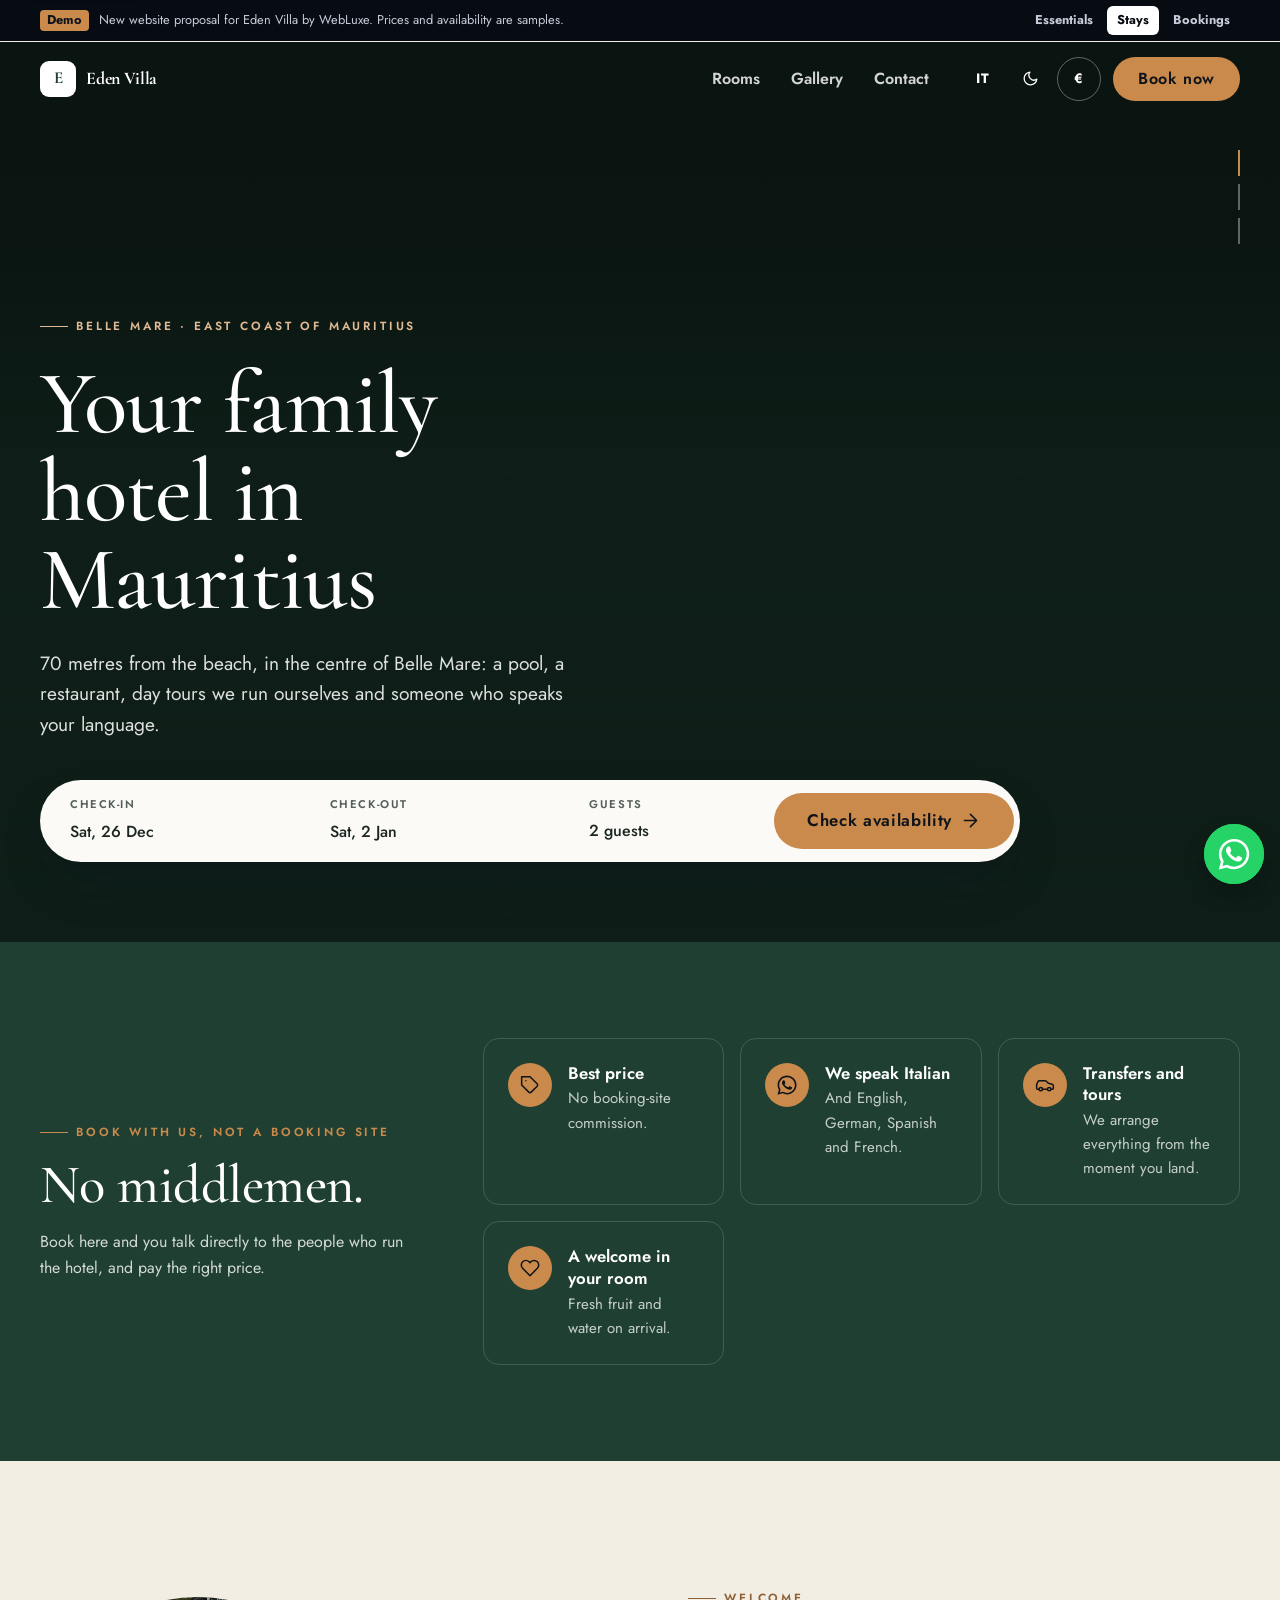
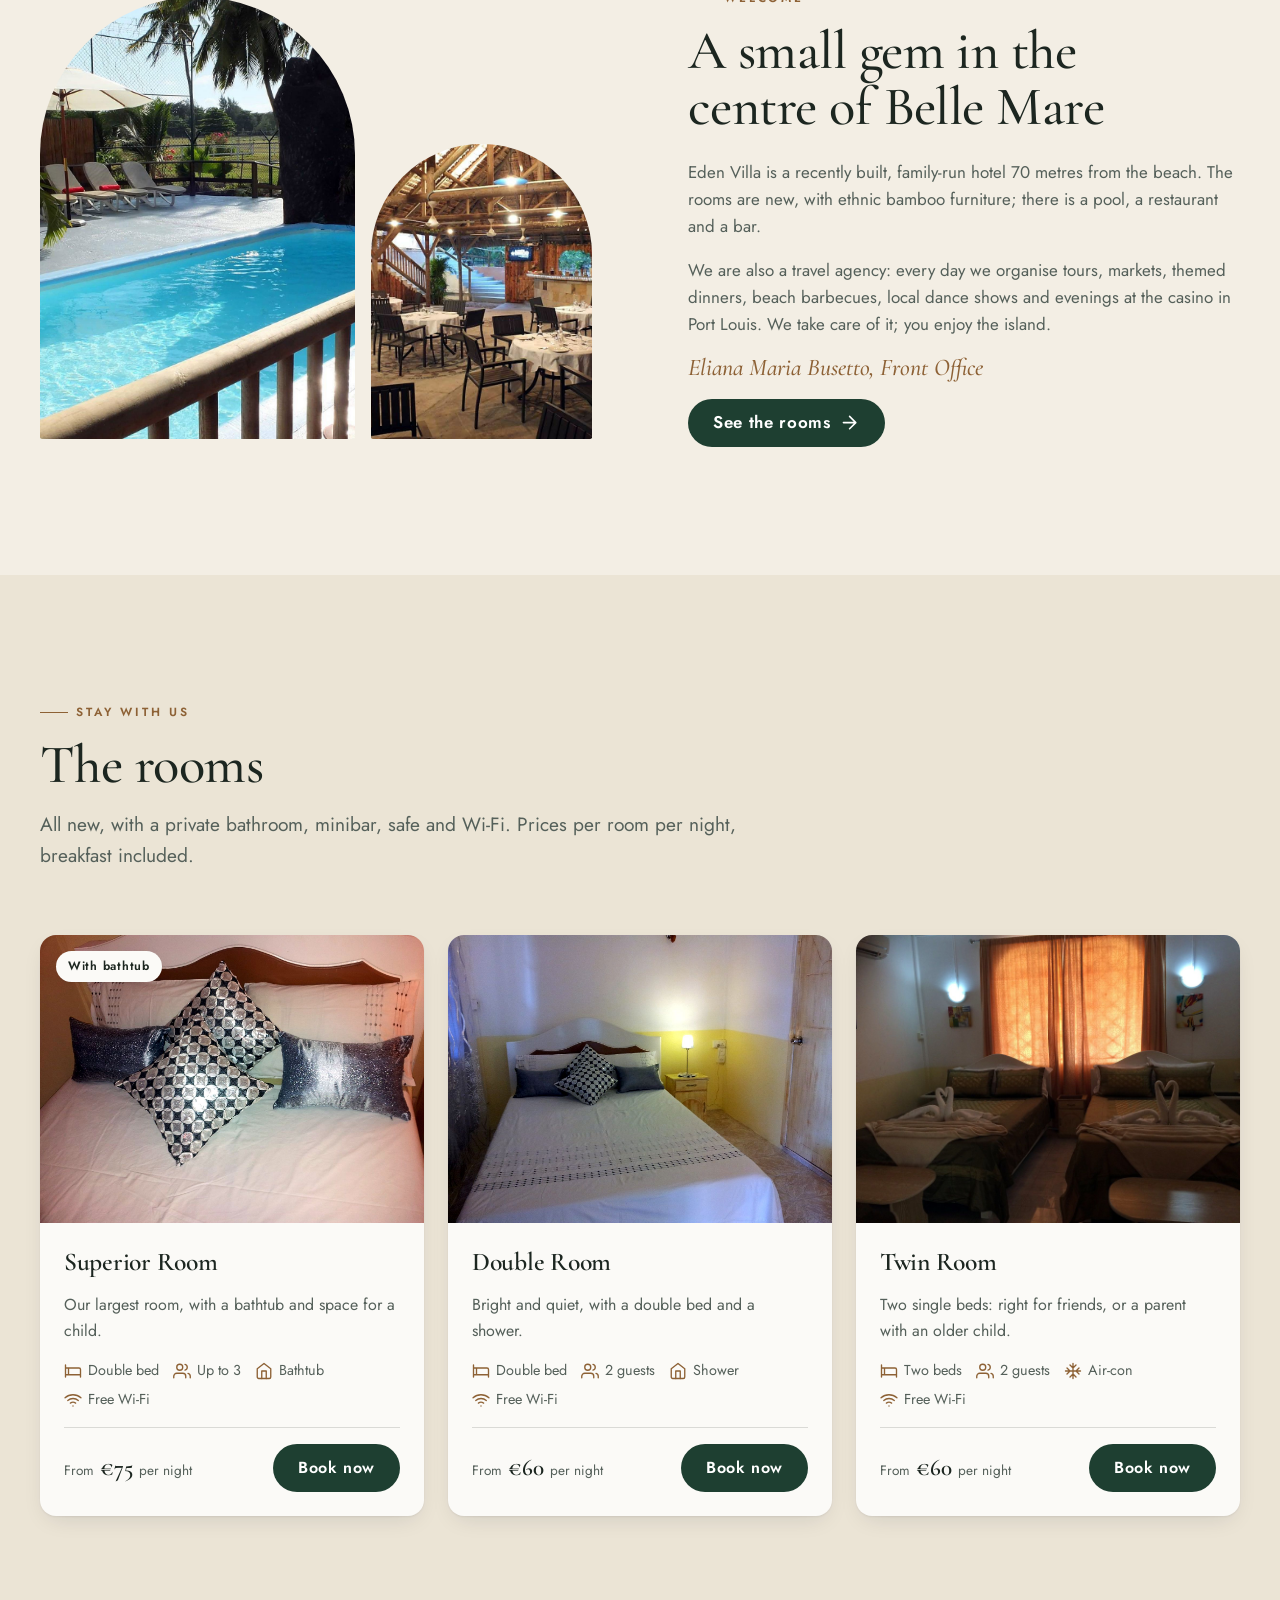
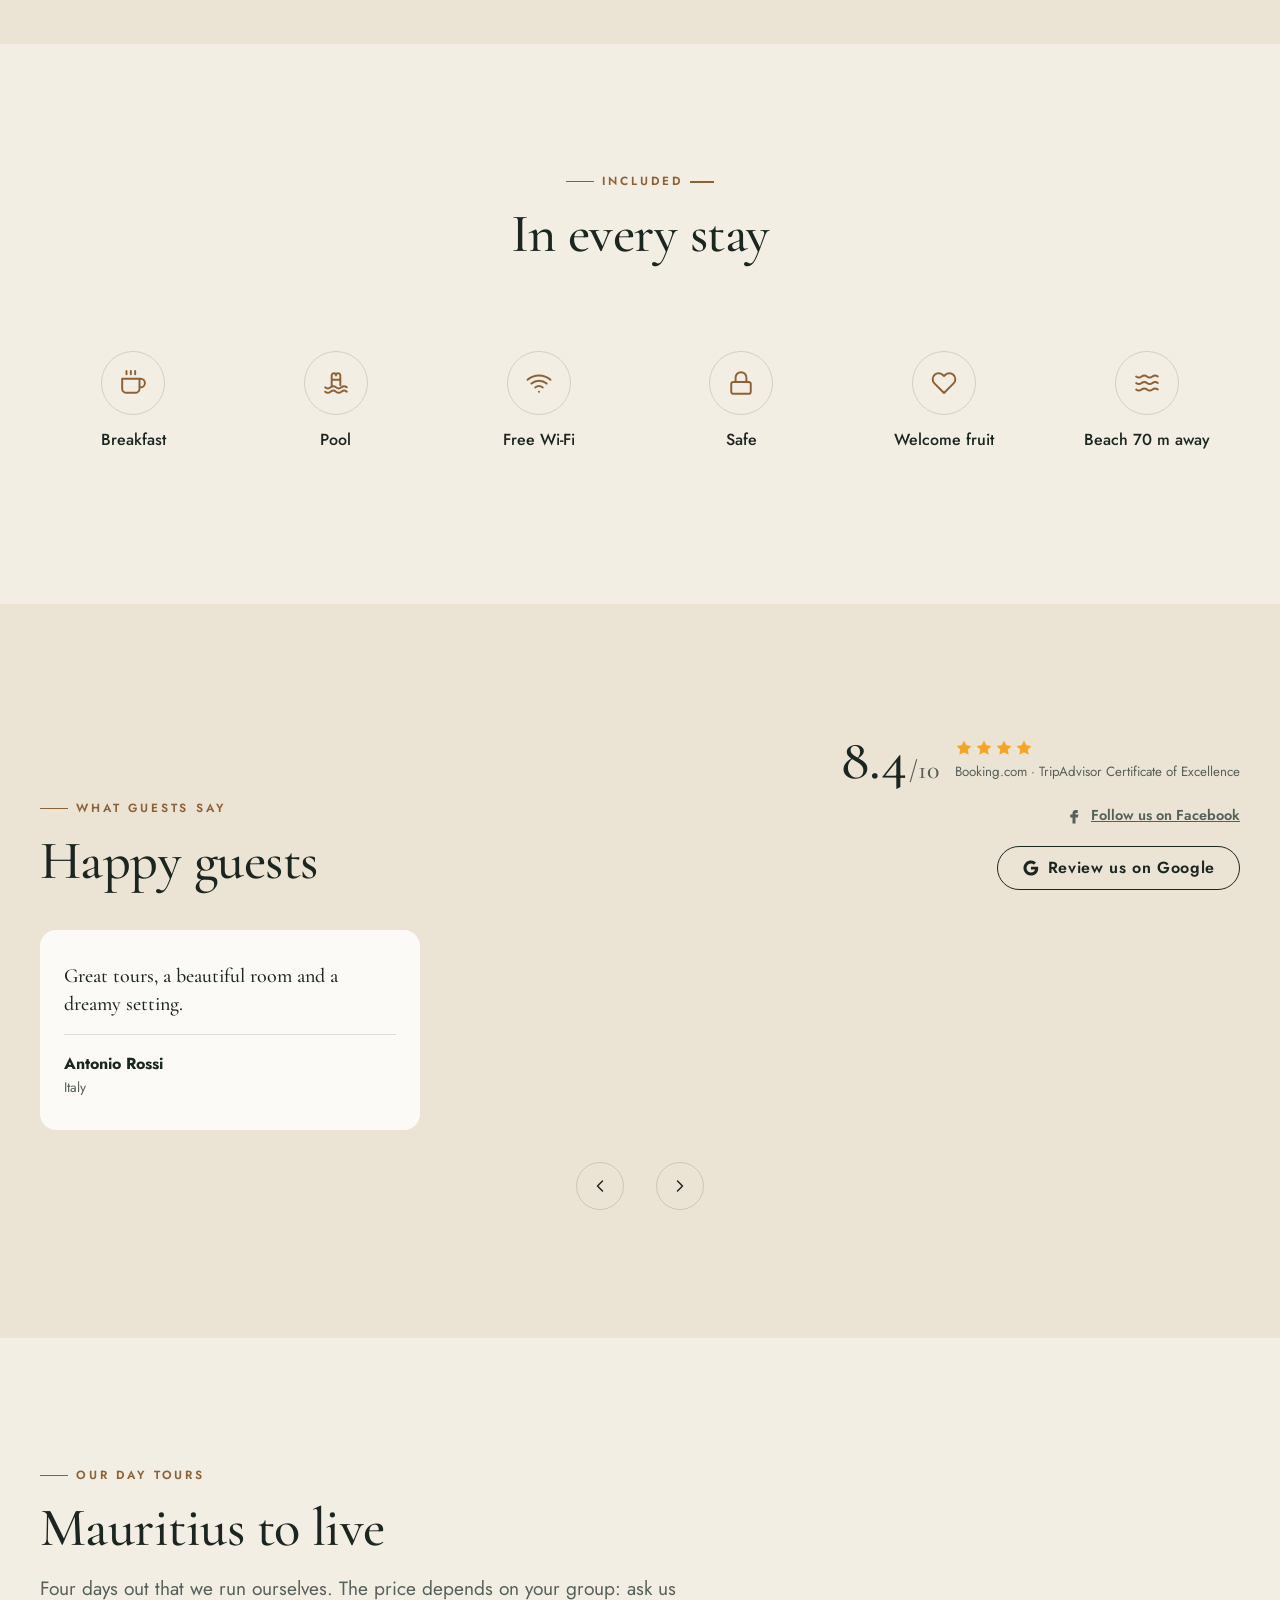
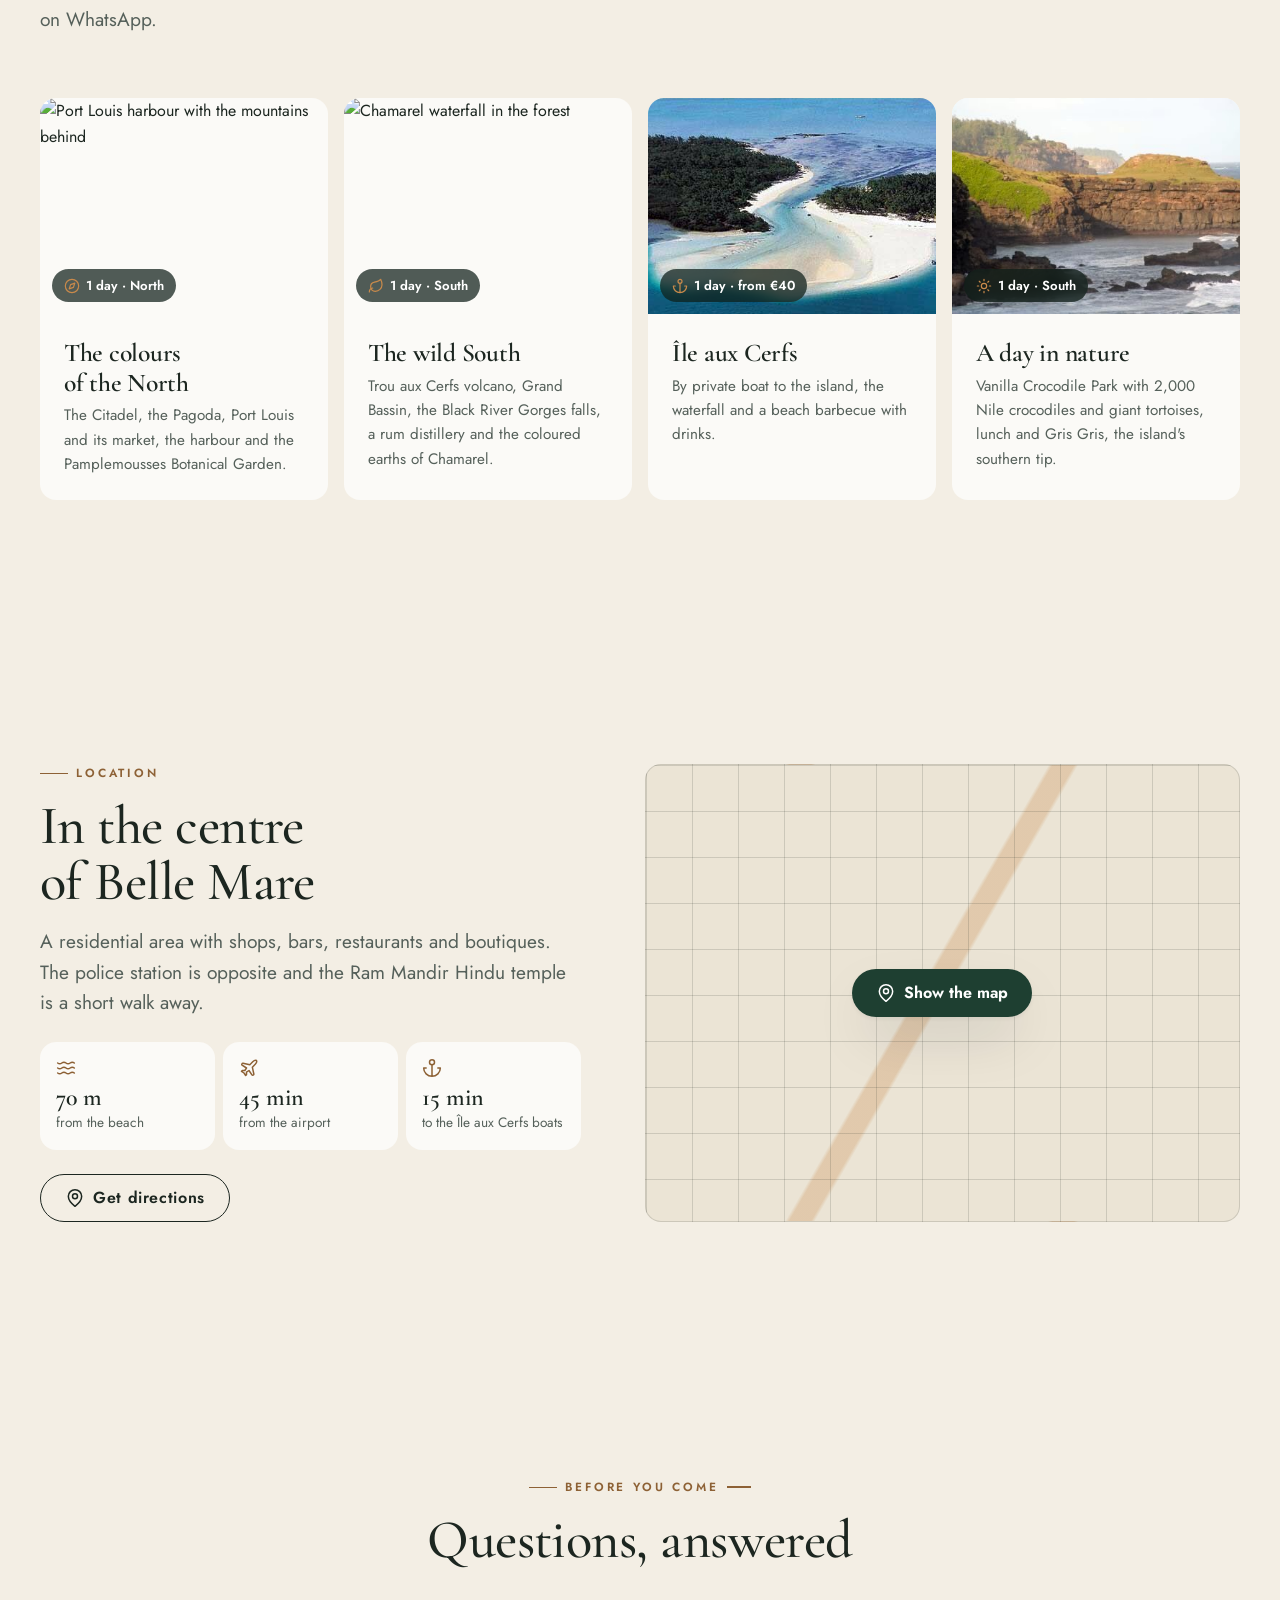
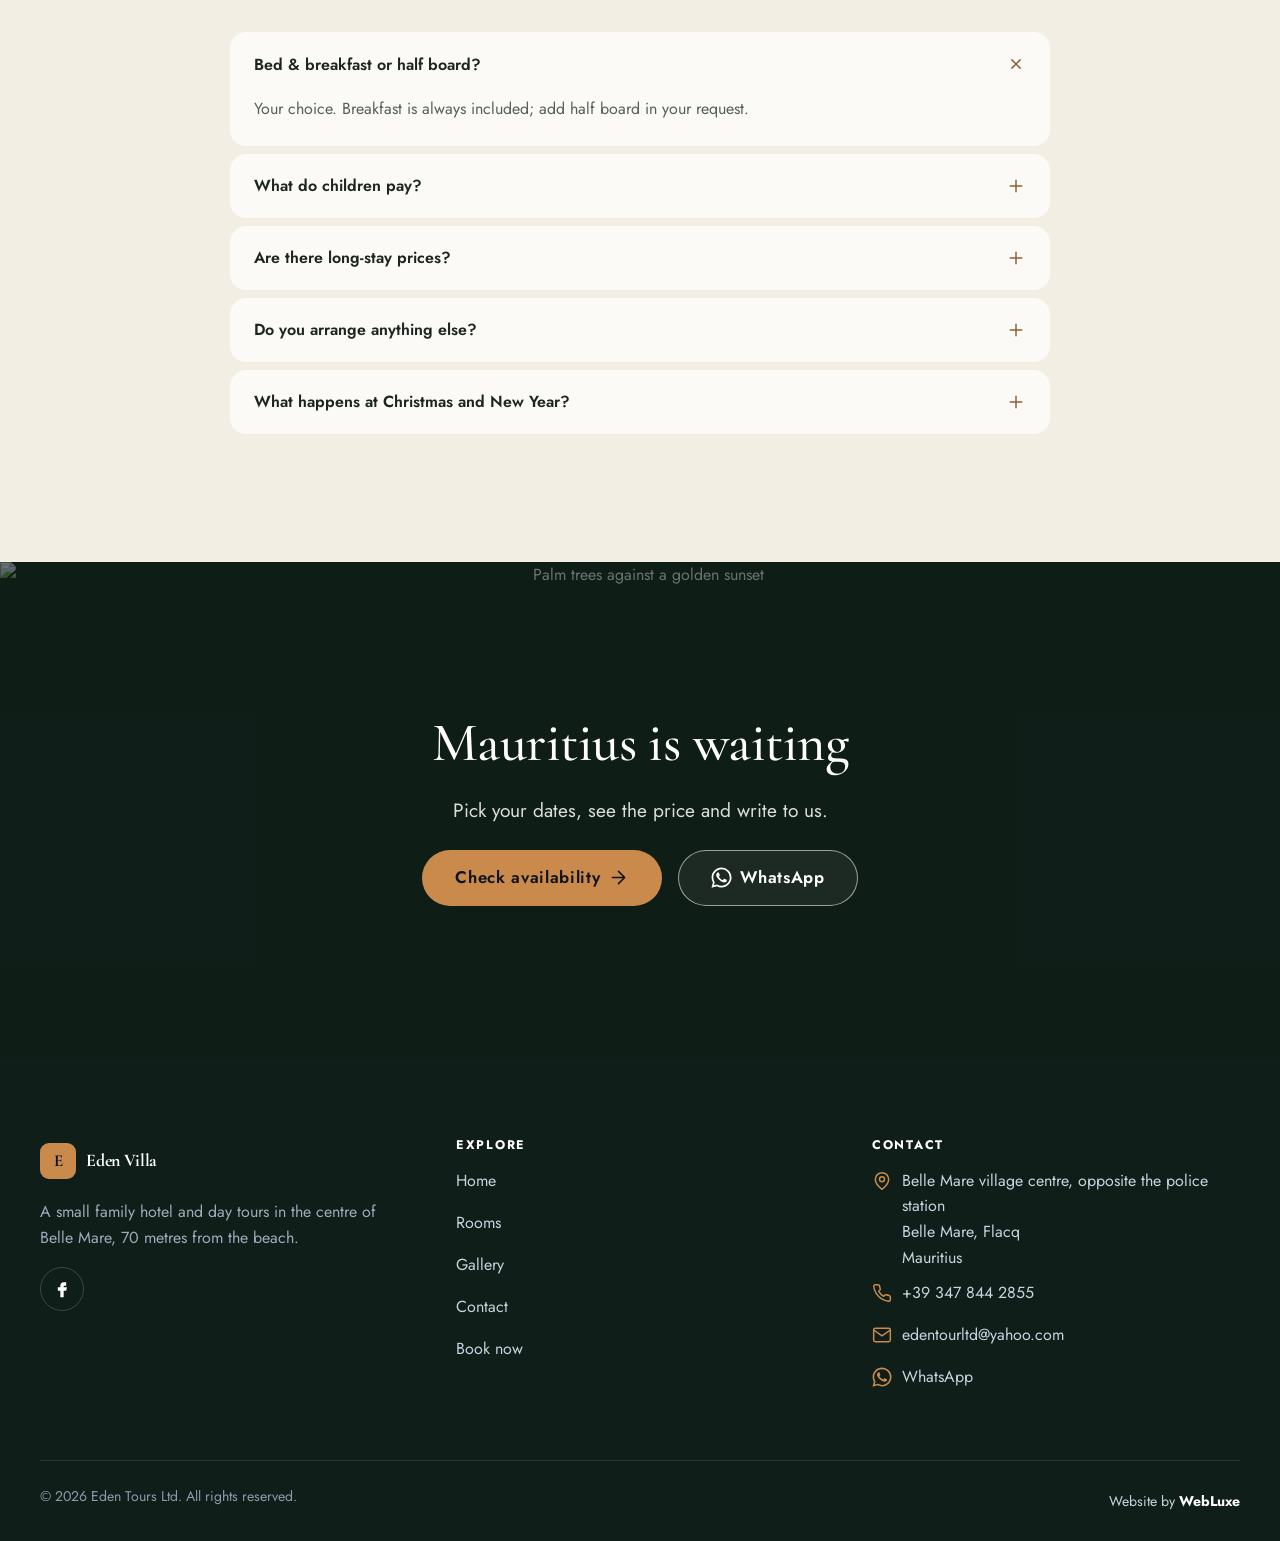
==== index.html @ 3484123c "Eden Villa: Mid tier website with room calendars, inbox and admin panel Co-Authored-By: Claude Opus " ====
<!doctype html>
<html lang="en">
<head>
<meta charset="utf-8">
<meta name="viewport" content="width=device-width, initial-scale=1, viewport-fit=cover">
<!-- Title, description and preview picture come from config.js when the page opens.
     The copies below are what WhatsApp and Facebook show when the link is shared: update them for each client. -->
<title>Eden Villa | Hotel and day tours in Belle Mare, Mauritius</title>
<meta name="description" content="A small family hotel 70 m from Belle Mare beach: pool, restaurant, B&amp;B or half board and day tours. Live prices and availability.">
<meta property="og:type" content="website">
<meta property="og:title" content="Eden Villa | Hotel and day tours in Belle Mare, Mauritius">
<meta property="og:description" content="A small family hotel 70 m from Belle Mare beach: pool, restaurant, B&amp;B or half board and day tours. Live prices and availability.">
<meta property="og:image" content="https://images.unsplash.com/photo-1634972312739-d7237018e06a?auto=format&amp;fit=crop&amp;q=70&amp;w=1200">
<meta name="twitter:card" content="summary_large_image">
<!-- Google Search Console: paste the verification tag Google gives you on the next line (home page only), e.g.
     meta name="google-site-verification" content="abc123..." -->
<link rel="icon" href="assets/favicon.svg" type="image/svg+xml">
<link rel="preconnect" href="https://fonts.googleapis.com">
<link rel="preconnect" href="https://fonts.gstatic.com" crossorigin>
<link rel="preconnect" href="https://images.unsplash.com">
<script>try{if(localStorage.getItem('wl-theme')==='dark')document.documentElement.dataset.theme='dark'}catch(e){}</script>
<!-- Fonts: keep in step with "fonts" in config.js (the site corrects it if they differ). -->
<link id="wl-fonts" rel="stylesheet" href="https://fonts.googleapis.com/css2?family=Cormorant+Garamond:wght@500;600;700&amp;family=Jost:wght@400;500;600&amp;display=swap">
<!-- The first hero photo, fetched early. Update with sections.hero.images in config.js -->
<link rel="preload" as="image" href="https://images.unsplash.com/photo-1634972312739-d7237018e06a?auto=format&amp;fit=crop&amp;q=70&amp;w=1800" fetchpriority="high">
<link rel="stylesheet" href="css/style.css">
<script src="config.js" defer></script>
<script src="data/site.js" defer></script>
<script src="js/main.js" defer></script>
</head>
<body data-page="home">
<div id="app"><noscript><p style="padding:24px;font-family:sans-serif">Please turn on JavaScript to see this website.</p></noscript></div>
</body>
</html>
---- css/style.css ----
/* ==========================================================================
   WebLuxe template: shared styles (header, footer, buttons, forms, motion).
   Colours and fonts come from config.js as CSS variables, so you rarely
   need to edit this file.
   ========================================================================== */
:root {
  /* brand (overwritten from config.js) */
  --primary: #0e2240; --accent: #e8833a; --dark: #0a1426; --light: #f5f7fa;
  --on-primary: #fff; --on-accent: #10141a;
  --font-head: system-ui, sans-serif; --font-body: system-ui, -apple-system, "Segoe UI", Roboto, sans-serif;
  /* surfaces, light theme */
  --bg: #ffffff; --bg-2: var(--light); --card: #ffffff; --text: #18202b; --text-2: #4a5565; --line: color-mix(in srgb, var(--text) 13%, transparent);
  --wa: #25d366; --wa-ink: #05301a; --ok: #12804a; --err: #b42318;
  /* 8px spacing scale */
  --s1: 8px; --s2: 16px; --s3: 24px; --s4: 32px; --s5: 40px; --s6: 48px; --s8: 64px; --s10: 80px; --s12: 96px; --s16: 128px;
  --sec: clamp(var(--s8), 10vw, var(--s16));
  --gut: clamp(var(--s2), 5vw, var(--s5)); --wrap: 1200px;
  --r: 10px; --r-lg: 18px; --r-pill: 999px;
  --shadow: 0 1px 2px rgb(10 20 40 / .06), 0 8px 24px -8px rgb(10 20 40 / .14);
  --shadow-lg: 0 2px 4px rgb(10 20 40 / .05), 0 24px 56px -16px rgb(10 20 40 / .28);
  --ease: cubic-bezier(.2, .7, .2, 1); --ease-out: cubic-bezier(.16, 1, .3, 1);
  --hd-h: 72px;
  color-scheme: light;
}
:root[data-theme="dark"] {
  --bg: color-mix(in srgb, var(--dark) 92%, #000); --bg-2: var(--dark); --card: color-mix(in srgb, var(--dark) 80%, #fff 6%);
  --text: #eef2f7; --text-2: #b4bfcc; --line: rgb(255 255 255 / .12);
  color-scheme: dark;
}

*, *::before, *::after { box-sizing: border-box; }
html { -webkit-text-size-adjust: 100%; text-size-adjust: 100%; scroll-behavior: smooth; scroll-padding-top: calc(var(--hd-h) + var(--s2)); }
body { margin: 0; font: 400 1rem/1.6 var(--font-body); color: var(--text); background: var(--bg); -webkit-font-smoothing: antialiased; overflow-x: clip; transition: background-color .3s, color .3s; }
html.menu-open { overflow: hidden; }
img, svg, video, iframe { display: block; max-width: 100%; }
img { height: auto; }
h1, h2, h3, h4, p, ul, ol, dl, dd, figure, blockquote, table { margin: 0; }
ul, ol { padding: 0; list-style: none; }
a { color: inherit; }
button, input, select, textarea { font: inherit; color: inherit; }
button { cursor: pointer; background: none; border: 0; padding: 0; }
address { font-style: normal; }
[hidden] { display: none !important; }
:focus-visible { outline: 3px solid var(--accent); outline-offset: 3px; border-radius: 4px; }
.sr { position: absolute; width: 1px; height: 1px; overflow: hidden; clip-path: inset(50%); white-space: nowrap; }
.skip { position: fixed; left: var(--s2); top: -60px; z-index: 300; background: var(--bg); color: var(--text); padding: var(--s1) var(--s2); border-radius: var(--r); box-shadow: var(--shadow); transition: top .2s; }
.skip:focus { top: var(--s2); }
.i { width: 1.25em; height: 1.25em; flex: none; fill: none; stroke: currentColor; stroke-width: 1.8; stroke-linecap: round; stroke-linejoin: round; }
#app { min-height: 100vh; }

/* layout and type */
.wrap { width: min(100% - 2 * var(--gut), var(--wrap)); margin-inline: auto; }
.sec { padding-block: var(--sec); }
.sec-alt { background: var(--bg-2); }
.h1, .h2, .h3 { font-family: var(--font-head); color: inherit; text-wrap: balance; }
.h1 { font-size: clamp(2.3rem, 7vw, 4.6rem); line-height: 1.04; font-weight: 700; letter-spacing: -.025em; }
.h2 { font-size: clamp(1.8rem, 4.2vw, 2.9rem); line-height: 1.1; font-weight: 700; letter-spacing: -.02em; }
.h3 { font-size: clamp(1.15rem, 2vw, 1.35rem); line-height: 1.25; font-weight: 650; }
.lead { font-size: clamp(1.05rem, 1.6vw, 1.2rem); color: var(--text-2); max-width: 62ch; text-wrap: pretty; }
.eyebrow { display: inline-flex; align-items: center; gap: var(--s1); font-size: .8rem; font-weight: 700; letter-spacing: .14em; text-transform: uppercase; color: var(--accent-text, var(--accent)); }
.eyebrow::before { content: ""; width: 24px; height: 2px; background: currentColor; }
.sec-head { display: grid; gap: var(--s2); margin-bottom: clamp(var(--s4), 5vw, var(--s8)); max-width: 760px; }
.sec-head.center { text-align: center; justify-items: center; margin-inline: auto; }
.sec-head.center .eyebrow::after { content: ""; width: 24px; height: 2px; background: currentColor; }

/* buttons: 48px tall so they are easy to tap */
.btn { display: inline-flex; align-items: center; justify-content: center; gap: var(--s1); min-height: 48px; padding: 0 var(--s3); border-radius: var(--r); border: 1.5px solid transparent; font-weight: 650; text-decoration: none; white-space: nowrap; transition: transform .2s var(--ease), background-color .2s, color .2s, border-color .2s, box-shadow .2s; }
.btn:active { transform: translateY(1px) scale(.99); }
.btn .i { transition: transform .25s var(--ease); }
.btn:hover .i-go { transform: translateX(4px); }
.btn-lg { min-height: 56px; padding-inline: var(--s4); font-size: 1.05rem; }
.btn-primary { background: var(--primary); color: var(--on-primary); }
.btn-primary:hover { box-shadow: 0 10px 24px -10px var(--primary); transform: translateY(-2px); }
.btn-accent { background: var(--accent); color: var(--on-accent); }
.btn-accent:hover { box-shadow: 0 10px 24px -10px var(--accent); transform: translateY(-2px); }
.btn-line { border-color: currentColor; }
.btn-line:hover { background: var(--text); color: var(--bg); border-color: var(--text); }
.btn-ghost { border-color: rgb(255 255 255 / .55); color: #fff; backdrop-filter: blur(6px); background: rgb(255 255 255 / .06); }
.btn-ghost:hover { background: #fff; color: var(--dark); border-color: #fff; }
.btn-wa { background: var(--wa); color: var(--wa-ink); }
.btn-wa:hover { background: #1fc25c; transform: translateY(-2px); }
.btn[disabled] { opacity: .6; pointer-events: none; }
.btns { display: flex; flex-wrap: wrap; gap: var(--s2); }
.link { display: inline-flex; align-items: center; gap: 6px; font-weight: 650; text-decoration: underline; text-decoration-color: var(--accent); text-decoration-thickness: 2px; text-underline-offset: 5px; }
.link .i { transition: transform .25s var(--ease); }
.link:hover .i { transform: translateX(4px); }

/* demo strip */
.demo-strip { background: #070b12; color: #c5cdd8; font-size: .8rem; line-height: 1.3; display: flex; flex-wrap: wrap; align-items: center; justify-content: space-between; gap: 6px var(--s2); padding: 6px var(--gut); }
.demo-strip p { display: flex; align-items: center; gap: 10px; }
.demo-strip p b { background: var(--accent); color: var(--on-accent); padding: 2px 7px; border-radius: 4px; font-weight: 700; }
.demo-strip nav { display: flex; gap: 4px; }
.demo-strip nav a { display: flex; gap: 6px; padding: 6px 10px; border-radius: 6px; text-decoration: none; color: #c5cdd8; }
.demo-strip nav a[aria-current] { background: #fff; color: #070b12; }
.demo-strip nav a:not([aria-current]) span { display: none; }
@media (min-width: 760px) { .demo-strip nav a span { display: inline !important; opacity: .7; } }

/* header: sticky, and it slims down once you scroll */
.hd { position: sticky; top: 0; z-index: 100; background: color-mix(in srgb, var(--bg) 86%, transparent); backdrop-filter: saturate(1.4) blur(14px); -webkit-backdrop-filter: saturate(1.4) blur(14px); border-bottom: 1px solid transparent; transition: background-color .3s, border-color .3s, box-shadow .3s; }
.hd.is-scrolled { border-color: var(--line); box-shadow: 0 8px 30px -20px rgb(0 0 0 / .4); }
.hd-in { width: min(100% - 2 * var(--gut), var(--wrap)); margin-inline: auto; height: var(--hd-h); display: flex; align-items: center; gap: var(--s3); transition: height .35s var(--ease); }
.hd.is-scrolled .hd-in { height: 60px; }
.logo { display: inline-flex; align-items: center; gap: 10px; text-decoration: none; font-family: var(--font-head); font-weight: 700; font-size: 1.12rem; letter-spacing: -.01em; line-height: 1; min-height: 44px; }
.logo-mark { width: 36px; height: 36px; display: grid; place-items: center; border-radius: 9px; background: var(--primary); color: var(--on-primary); font-size: 1.05rem; transition: transform .4s var(--ease); }
:root[data-theme="dark"] .logo-mark { background: var(--accent); color: var(--on-accent); }
.logo:hover .logo-mark { transform: rotate(-6deg) scale(1.05); }
.logo-img { height: 40px; width: auto; transition: height .35s var(--ease); }
.hd.is-scrolled .logo-img { height: 34px; }
.hd-nav { display: none; margin-left: auto; gap: clamp(var(--s2), 2.4vw, var(--s4)); }
.hd-nav a { position: relative; padding: 10px 0; font-weight: 600; text-decoration: none; color: var(--text-2); transition: color .2s; }
.hd-nav a::after { content: ""; position: absolute; left: 0; right: 0; bottom: 4px; height: 2px; background: var(--accent); transform: scaleX(0); transform-origin: left; transition: transform .3s var(--ease); }
.hd-nav a:hover, .hd-nav a[aria-current] { color: var(--text); }
.hd-nav a:hover::after, .hd-nav a[aria-current]::after { transform: scaleX(1); }
.hd-tools { display: flex; align-items: center; gap: 4px; margin-left: auto; }
.hd-btn { min-width: 44px; height: 44px; display: inline-grid; place-items: center; border-radius: var(--r-pill); font-weight: 700; font-size: .85rem; letter-spacing: .04em; transition: background-color .2s; }
.hd-btn:hover { background: var(--line); }
.hd-theme .i-sun { display: none; }
:root[data-theme="dark"] .hd-theme .i-sun { display: block; }
:root[data-theme="dark"] .hd-theme .i-moon { display: none; }
.hd-cta { display: none; }
.hd-burger { position: relative; }
.hd-burger span { position: absolute; left: 12px; width: 20px; height: 2px; border-radius: 2px; background: currentColor; transition: transform .35s var(--ease), opacity .2s, top .35s var(--ease); }
.hd-burger span:nth-child(1) { top: 15px; } .hd-burger span:nth-child(2) { top: 21px; } .hd-burger span:nth-child(3) { top: 27px; }
.hd-burger[aria-expanded="true"] span:nth-child(1) { top: 21px; transform: rotate(45deg); }
.hd-burger[aria-expanded="true"] span:nth-child(2) { opacity: 0; transform: scaleX(0); }
.hd-burger[aria-expanded="true"] span:nth-child(3) { top: 21px; transform: rotate(-45deg); }
.menu { position: absolute; left: 0; right: 0; top: 100%; background: var(--bg); border-bottom: 1px solid var(--line); box-shadow: 0 30px 40px -30px rgb(0 0 0 / .35); padding: var(--s1) var(--gut) var(--s3); display: grid; gap: var(--s2); max-height: calc(100dvh - var(--hd-h)); overflow: auto;
  clip-path: inset(0 0 100% 0); opacity: 0; visibility: hidden; transition: clip-path .45s var(--ease-out), opacity .3s, visibility 0s .45s; }
.menu.open { clip-path: inset(0); opacity: 1; visibility: visible; transition: clip-path .45s var(--ease-out), opacity .3s; }
.menu nav { display: grid; }
.menu nav a { padding: var(--s2) 0; border-bottom: 1px solid var(--line); font-family: var(--font-head); font-size: 1.35rem; font-weight: 600; text-decoration: none; opacity: 0; transform: translateY(10px); transition: opacity .3s, transform .4s var(--ease); }
.menu.open nav a { opacity: 1; transform: none; }
.menu.open nav a:nth-child(2) { transition-delay: .04s; } .menu.open nav a:nth-child(3) { transition-delay: .08s; } .menu.open nav a:nth-child(4) { transition-delay: .12s; } .menu.open nav a:nth-child(5) { transition-delay: .16s; } .menu.open nav a:nth-child(6) { transition-delay: .2s; } .menu.open nav a:nth-child(7) { transition-delay: .24s; }
.menu nav a[aria-current] { color: var(--accent-text, var(--accent)); }
@media (min-width: 960px) {
  .hd-nav { display: flex; }
  .hd-tools { margin-left: var(--s1); }
  .hd-burger, .menu { display: none; }
  .hd-cta { display: inline-flex; margin-left: var(--s1); min-height: 44px; }
}

/* footer */
.ft { background: var(--dark); color: #c9d2de; padding-top: var(--s10); }
.ft a { text-decoration: none; }
.ft-in { display: grid; grid-template-columns: repeat(auto-fit, minmax(min(100%, 210px), 1fr)); gap: var(--s5) var(--s6); padding-bottom: var(--s8); }
.ft .logo { color: #fff; }
.ft .logo-mark { background: var(--accent); color: var(--on-accent); }
.ft-brand { display: grid; gap: var(--s2); align-content: start; max-width: 340px; }
.ft-brand > p { color: #9eabbb; }
.ft-col { display: grid; gap: 10px; align-content: start; }
.ft-col h2 { font: 700 .78rem/1 var(--font-body); letter-spacing: .14em; text-transform: uppercase; color: #fff; margin-bottom: 6px; }
.ft-col > a, .ft-col address a { display: inline-flex; align-items: flex-start; gap: 10px; min-height: 32px; color: #c9d2de; transition: color .2s; }
.ft-col a:hover { color: #fff; }
.ft-col .i { margin-top: 3px; color: var(--accent); }
.social { display: flex; gap: var(--s1); }
.social a { width: 44px; height: 44px; display: grid; place-items: center; border-radius: 50%; border: 1px solid rgb(255 255 255 / .18); color: #fff; transition: background-color .2s, border-color .2s, transform .2s; }
.social a:hover { background: var(--accent); color: var(--on-accent); border-color: var(--accent); transform: translateY(-2px); }
.hours { width: 100%; border-collapse: collapse; font-variant-numeric: tabular-nums; }
.hours th, .hours td { padding: 8px 0; text-align: left; font-weight: 400; border-bottom: 1px solid var(--line); }
.hours td { text-align: right; white-space: nowrap; }
.hours .is-today th, .hours .is-today td { font-weight: 700; color: var(--text); }
.hours-ft th, .hours-ft td { border-color: rgb(255 255 255 / .1); padding: 6px 0; }
.hours-ft .is-today th, .hours-ft .is-today td { color: #fff; }
.ft-base { display: flex; flex-wrap: wrap; justify-content: space-between; gap: var(--s1) var(--s3); padding-block: var(--s3); border-top: 1px solid rgb(255 255 255 / .1); font-size: .88rem; color: #8e9aab; }
.credit { display: inline-flex; gap: 4px; min-height: 32px; align-items: center; color: #c9d2de; }
.credit b { color: #fff; transition: color .2s; }
.credit:hover b { color: var(--accent); }

/* open now */
.open-badge { display: inline-flex; align-items: center; gap: 10px; font-weight: 650; }
.open-badge span { width: 10px; height: 10px; border-radius: 50%; background: #98a2b3; }
.open-badge.is-open span { background: #22c55e; box-shadow: 0 0 0 0 rgb(34 197 94 / .6); animation: ping 2s infinite; }
@keyframes ping { 70% { box-shadow: 0 0 0 10px rgb(34 197 94 / 0); } 100% { box-shadow: 0 0 0 0 rgb(34 197 94 / 0); } }

/* WhatsApp button, bottom right */
.fab { position: fixed; right: var(--s2); bottom: calc(var(--s2) + env(safe-area-inset-bottom) + var(--fab-lift, 0px)); z-index: 90; width: 60px; height: 60px; border-radius: 50%; background: var(--wa); color: #fff; display: grid; place-items: center; box-shadow: 0 12px 28px -8px rgb(0 0 0 / .45); transition: transform .3s var(--ease), bottom .3s var(--ease); animation: fab-in .6s 1s var(--ease-out) both; }
.fab .i { width: 32px; height: 32px; }
.fab::before { content: ""; position: absolute; inset: 0; border-radius: 50%; border: 2px solid var(--wa); animation: fab-ring 3s 2s infinite; }
.fab:hover { transform: scale(1.06); }
.fab-tip { position: absolute; right: calc(100% + 12px); white-space: nowrap; background: var(--dark); color: #fff; padding: 8px 12px; border-radius: var(--r); font-size: .88rem; font-weight: 600; opacity: 0; transform: translateX(6px); pointer-events: none; transition: opacity .2s, transform .3s var(--ease); }
@media (hover: hover) { .fab:hover .fab-tip { opacity: 1; transform: none; } }
@keyframes fab-in { from { transform: scale(0); } }
@keyframes fab-ring { 0% { transform: scale(1); opacity: .8; } 60%, 100% { transform: scale(1.5); opacity: 0; } }

/* forms */
.form { display: grid; gap: var(--s2); }
.fld { display: grid; gap: 6px; }
.fld .lbl { font-size: .9rem; font-weight: 650; }
.fld .lbl small { font-weight: 400; color: var(--text-2); }
.fld input, .fld select, .fld textarea { width: 100%; min-height: 52px; padding: 12px 14px; border: 1.5px solid var(--line); border-radius: var(--r); background: var(--card); color: var(--text); transition: border-color .2s, box-shadow .2s; }
.fld textarea { min-height: 128px; resize: vertical; }
.fld select { appearance: none; padding-right: 40px; background-image: url("data:image/svg+xml,%3Csvg xmlns='http://www.w3.org/2000/svg' viewBox='0 0 24 24' fill='none' stroke='%23888' stroke-width='2' stroke-linecap='round' stroke-linejoin='round'%3E%3Cpath d='m6 9 6 6 6-6'/%3E%3C/svg%3E"); background-repeat: no-repeat; background-position: right 12px center; background-size: 18px; }
.fld :is(input, select, textarea):hover { border-color: color-mix(in srgb, var(--text) 35%, transparent); }
.fld :is(input, select, textarea):focus { outline: none; border-color: var(--primary); box-shadow: 0 0 0 4px color-mix(in srgb, var(--accent) 28%, transparent); }
:root[data-theme="dark"] .fld :is(input, select, textarea):focus { border-color: var(--accent); }
.fld :is(input, textarea):user-invalid { border-color: var(--err); }
.row-2 { display: grid; gap: var(--s2); }
@media (min-width: 560px) { .row-2 { grid-template-columns: minmax(0, 1fr) minmax(0, 1fr); } }
.form-status { padding: 12px 14px; border-radius: var(--r); font-weight: 600; }
.form-status.ok { background: color-mix(in srgb, var(--ok) 12%, transparent); color: var(--ok); }
.form-status.err { background: color-mix(in srgb, var(--err) 12%, transparent); color: var(--err); }
.form-status.wait { background: var(--bg-2); }
:root[data-theme="dark"] .form-status.ok { color: #6ee7a8; } :root[data-theme="dark"] .form-status.err { color: #fda4a4; }
.form-note { font-size: .86rem; color: var(--text-2); }

/* map: loads only when tapped */
.map { position: relative; width: 100%; min-height: 300px; border-radius: var(--r-lg); overflow: hidden; border: 1px solid var(--line); display: grid; place-items: center;
  background: linear-gradient(var(--line) 1px, transparent 1px) 0 0 / 46px 46px, linear-gradient(90deg, var(--line) 1px, transparent 1px) 0 0 / 46px 46px, linear-gradient(120deg, transparent 47%, color-mix(in srgb, var(--accent) 30%, transparent) 47.5% 50%, transparent 50.5%), var(--bg-2); }
.map iframe { position: absolute; inset: 0; width: 100%; height: 100%; border: 0; }
.map-btn { display: inline-flex; align-items: center; gap: var(--s1); min-height: 48px; padding: 0 var(--s3); border-radius: var(--r-pill); background: var(--primary); color: var(--on-primary); font-weight: 650; box-shadow: var(--shadow-lg); transition: transform .25s var(--ease); }
.map:hover .map-btn { transform: scale(1.04); }

/* dialog */
.dlg { width: min(92vw, 520px); border: 0; padding: 0; border-radius: var(--r-lg); background: var(--card); color: var(--text); box-shadow: var(--shadow-lg); }
.dlg[open] { animation: dlg-in .35s var(--ease-out); }
.dlg::backdrop { background: rgb(6 10 18 / .6); backdrop-filter: blur(4px); }
.dlg-in { position: relative; padding: var(--s4) var(--s3) var(--s3); display: grid; gap: var(--s2); }
.dlg h2 { font: 700 1.35rem/1.2 var(--font-head); padding-right: var(--s5); }
.dlg-x { position: absolute; top: var(--s1); right: var(--s1); width: 44px; height: 44px; display: grid; place-items: center; border-radius: 50%; }
.dlg-x:hover { background: var(--line); }
.dlg-msg { margin: 0; padding: 12px 14px; background: color-mix(in srgb, var(--wa) 14%, var(--card)); border-radius: 4px 14px 14px 14px; font: inherit; white-space: pre-wrap; overflow-wrap: anywhere; max-height: 40vh; overflow: auto; }
.dlg-actions { display: flex; flex-wrap: wrap; gap: var(--s1); justify-content: flex-end; margin-top: var(--s1); }
@keyframes dlg-in { from { opacity: 0; transform: translateY(16px) scale(.98); } }

/* lightbox */
.lb { width: 100vw; height: 100dvh; max-width: none; max-height: none; margin: 0; padding: 0; border: 0; background: rgb(5 7 10 / .97); color: #fff; overflow: hidden; touch-action: pan-y; }
.lb::backdrop { background: #05070a; }
.lb-fig { position: absolute; inset: 56px 0 64px; display: grid; place-items: center; gap: var(--s1); padding: 0 var(--s1); }
.lb-fig img { max-width: 100%; max-height: calc(100dvh - 160px); object-fit: contain; border-radius: 4px; user-select: none; -webkit-user-drag: none; }
.lb-fig img.lb-in { animation: lb-in .45s var(--ease-out); }
.lb-fig figcaption { color: #c9d2de; text-align: center; font-size: .95rem; }
.lb-x, .lb-nav { position: absolute; z-index: 2; width: 48px; height: 48px; display: grid; place-items: center; border-radius: 50%; background: rgb(255 255 255 / .1); color: #fff; transition: background-color .2s; }
.lb-x:hover, .lb-nav:hover { background: rgb(255 255 255 / .22); }
.lb-x { top: var(--s1); right: var(--s1); }
.lb-nav { top: 50%; translate: 0 -50%; }
.lb-prev { left: var(--s1); } .lb-next { right: var(--s1); }
.lb-n { position: absolute; bottom: var(--s2); left: 0; right: 0; text-align: center; font-variant-numeric: tabular-nums; color: #c9d2de; }
@keyframes lb-in { from { opacity: 0; transform: translateX(var(--dx, 0)) scale(.97); } }
@media (max-width: 640px) { .lb-nav { top: auto; bottom: var(--s1); translate: none; } }

/* scroll reveal */
[data-reveal] { opacity: 0; transform: translateY(24px); transition: opacity .7s var(--ease-out), transform .9s var(--ease-out); transition-delay: var(--d, 0s); }
[data-reveal].in { opacity: 1; transform: none; }
[data-reveal="left"] { transform: translateX(-28px); }
[data-reveal="right"] { transform: translateX(28px); }
[data-reveal="zoom"] { transform: scale(.94); }
html:not(.ready) [data-reveal] { transition: none; }

/* stars, rating */
.stars { display: inline-flex; gap: 2px; color: #f5a524; }
.stars .i { width: 18px; height: 18px; }

@media (prefers-reduced-motion: reduce) {
  html { scroll-behavior: auto; }
  *, *::before, *::after { animation-duration: .01ms !important; animation-iteration-count: 1 !important; transition-duration: .01ms !important; }
  [data-reveal] { opacity: 1; transform: none; }
}
@media print { .hd, .fab, .demo-strip, .ft { display: none !important; } }

/* header laid over a photo hero: see-through and white until you scroll */
.hd.hd-over:not(.is-scrolled) { background: transparent; color: #fff; backdrop-filter: none; -webkit-backdrop-filter: none; }
.hd.hd-over:not(.is-scrolled) .hd-nav a { color: rgb(255 255 255 / .82); }
.hd.hd-over:not(.is-scrolled) .hd-nav a:hover, .hd.hd-over:not(.is-scrolled) .hd-nav a[aria-current] { color: #fff; }
.hd.hd-over:not(.is-scrolled) .hd-btn:hover { background: rgb(255 255 255 / .14); }
.hd.hd-over:not(.is-scrolled) .logo-mark { background: #fff; color: var(--primary); }
html.menu-open .hd.hd-over { background: var(--bg); color: var(--text); }
html.menu-open .hd.hd-over .logo-mark { background: var(--primary); color: var(--on-primary); }
.hero-under { margin-top: calc(-1 * var(--hd-h)); }
/* on phones, side-sliding reveals would push the page sideways: slide up instead */
@media (max-width: 759px) { [data-reveal="left"], [data-reveal="right"] { transform: translateY(24px); } }
.stars[role="img"] { vertical-align: middle; }
/* dark mode: the brand's dark colour would vanish on a dark page, so main buttons use the accent */
:root[data-theme="dark"] .btn-primary, :root[data-theme="dark"] .map-btn { background: var(--accent); color: var(--on-accent); }

/* not found (404.html) */
.nf { min-height: 70vh; display: grid; align-items: center; padding-top: calc(var(--sec) + var(--s4)); }
.nf-in { display: grid; gap: var(--s3); justify-items: start; }
.g-review .i { width: 18px; height: 18px; }
/* longer labels (Italian, French) may wrap inside these buttons instead of pushing the page wider */
.g-review { white-space: normal; text-align: center; line-height: 1.25; padding-block: 10px; }

/* ---------- page changes (the look of the cover is set per tier) ---------- */
html.tx-wait body { background: var(--primary); }
.tx { position: fixed; inset: 0; z-index: 400; display: grid; place-items: center; background: var(--primary); color: var(--on-primary); transform: translateY(101%); visibility: hidden; pointer-events: none; }
.tx.is-in { transform: none; visibility: visible; pointer-events: auto; transition: transform .65s cubic-bezier(.7, 0, .3, 1); }
.tx.tx-hold { transition: none !important; }
.tx.is-out { transform: translateY(-101%); visibility: visible; transition: transform .95s cubic-bezier(.7, 0, .2, 1) .12s, visibility 0s 1.1s; }
.tx-body { display: grid; justify-items: center; gap: 14px; text-align: center; padding: 0 24px; }
.tx-mark { width: 56px; height: 56px; display: grid; place-items: center; border-radius: 50%; border: 1px solid currentColor; font: 500 1.6rem/1 var(--font-head); }
.tx-label { font: 500 clamp(1.6rem, 5vw, 2.6rem)/1.1 var(--font-head); letter-spacing: -.01em; }
.tx.is-in .tx-body > * { animation: tx-up .6s .2s var(--ease-out) both; }
.tx.is-in .tx-label { animation-delay: .28s; }
.tx.is-out .tx-body { opacity: 0; transform: translateY(-30px); transition: opacity .35s, transform .5s var(--ease-out); }
@keyframes tx-up { from { opacity: 0; transform: translateY(18px); } }

/* ---------- the opening (scene set per tier) ---------- */
html.intro-on { overflow: hidden; }
html.intro-on body { background: var(--dark); }
html.intro-on .hero-rise, html.intro-on .phead-in > * { animation-play-state: paused !important; }
.opening { position: fixed; inset: 0; z-index: 500; overflow: hidden; background: var(--dark); color: #fff; cursor: pointer; }
.opening-skip { position: absolute; right: 18px; bottom: calc(18px + env(safe-area-inset-bottom)); z-index: 5; min-height: 44px; padding: 0 16px; color: rgb(255 255 255 / .7); font-size: .72rem; font-weight: 600; letter-spacing: .22em; text-transform: uppercase; }
.opening-skip:hover { color: #fff; }
.opening.leave .opening-skip { opacity: 0; }
/* very narrow phones: the header buttons sit closer so a long business name still fits */
@media (max-width: 400px) { .hd-in { gap: 8px; } .hd-tools { gap: 0; } .hd-btn { min-width: 40px; } .logo-name { max-width: 9em; overflow: hidden; text-overflow: ellipsis; white-space: nowrap; } }
/* nothing may ever push the page sideways (moving bands, tilted cards, entrance animations) */
html { overflow-x: clip; }
.ticker { contain: paint; }

/* ---------- availability calendar (shared, added with @uses cal) ---------- */
.cal { --cal-sel: var(--primary); --on-cal-sel: var(--on-primary); display: grid; gap: var(--s2); min-width: 0; }
:root[data-theme="dark"] .cal { --cal-sel: var(--accent); --on-cal-sel: var(--on-accent); }
.cal-top { display: grid; grid-template-columns: 44px 1fr 44px; align-items: center; gap: var(--s1); }
.cal-nav { width: 44px; height: 44px; display: grid; place-items: center; border-radius: 50%; border: 1px solid var(--line); transition: background-color .2s; }
.cal-nav:hover:not([disabled]) { background: var(--bg-2); }
.cal-nav[disabled] { opacity: .3; cursor: default; }
.cal-msg { text-align: center; font-weight: 600; font-size: .95rem; line-height: 1.3; min-height: 2.6em; display: grid; place-items: center; }
.cal-msg.is-err { color: var(--err); }
:root[data-theme="dark"] .cal-msg.is-err { color: #fda4a4; }
.cal-ms { display: grid; gap: var(--s4); grid-template-columns: repeat(auto-fit, minmax(min(100%, 260px), 1fr)); }
.cal-t { text-align: center; font: 600 1.05rem/1.2 var(--font-head); text-transform: capitalize; margin-bottom: var(--s1); }
.cal-g { display: grid; grid-template-columns: repeat(7, minmax(0, 1fr)); gap: 3px 0; }
.cal-w { text-align: center; font-size: .72rem; font-weight: 700; letter-spacing: .06em; text-transform: uppercase; color: var(--text-2); padding-bottom: 6px; }
.cal-d { position: relative; min-height: 44px; display: grid; place-content: center; justify-items: center; gap: 1px; border-radius: 10px; font-weight: 600; font-size: .92rem; font-variant-numeric: tabular-nums; line-height: 1.1; transition: background-color .15s, color .15s; }
.cal-d small { font-size: .62rem; font-weight: 500; color: var(--text-2); letter-spacing: -.01em; }
.cal-d:hover:not([disabled]) { background: color-mix(in srgb, var(--cal-sel) 12%, transparent); }
.cal-d[disabled] { cursor: default; }
.cal-d.is-past { color: color-mix(in srgb, var(--text) 28%, transparent); }
.cal-d.is-taken:not(.is-past) { color: color-mix(in srgb, var(--text) 40%, transparent); background: repeating-linear-gradient(135deg, transparent 0 5px, color-mix(in srgb, var(--text) 7%, transparent) 5px 6px); }
.cal-d.is-taken span { text-decoration: line-through; }
.cal-d.is-today:not(.is-a):not(.is-b) { box-shadow: inset 0 0 0 1.5px color-mix(in srgb, var(--accent) 70%, transparent); }
.cal-d.is-in { background: color-mix(in srgb, var(--cal-sel) 14%, transparent); border-radius: 0; }
.cal-d.is-a, .cal-d.is-b { background: var(--cal-sel); color: var(--on-cal-sel); }
.cal-d.is-a small, .cal-d.is-b small, .cal-d.is-taken.is-b span { color: inherit; opacity: .85; }
.cal-d.is-a { border-radius: 10px 0 0 10px; } .cal-d.is-b { border-radius: 0 10px 10px 0; }
.cal-d.is-a:not(:has(~ .is-b)) { border-radius: 10px; }
.cal-d.is-short:not([disabled]) { color: color-mix(in srgb, var(--text) 45%, transparent); }
.cal-foot { display: flex; flex-wrap: wrap; align-items: center; gap: 6px var(--s3); font-size: .84rem; color: var(--text-2); }
.cal-foot span { display: inline-flex; align-items: center; gap: 8px; }
.cal-foot i { width: 16px; height: 16px; border-radius: 4px; border: 1px solid var(--line); }
.cal-foot .k-taken { background: repeating-linear-gradient(135deg, transparent 0 3px, color-mix(in srgb, var(--text) 25%, transparent) 3px 4px); }
.cal-clear { margin-left: auto; min-height: 36px; font-weight: 650; text-decoration: underline; text-underline-offset: 3px; color: var(--text); }
@media (max-width: 759px) { .cal-more { display: none; } }
@media (max-width: 380px) { .cal-d { min-height: 40px; font-size: .86rem; } .cal-d small { font-size: .56rem; } }
/* the pop-up version */
.pick { width: min(96vw, 760px); max-height: 92dvh; border: 0; padding: 0; border-radius: var(--r-lg); background: var(--card); color: var(--text); box-shadow: var(--shadow-lg); overflow: auto; }
.pick::backdrop { background: rgb(6 10 18 / .6); backdrop-filter: blur(4px); }
.pick[open] { animation: dlg-in .35s var(--ease-out); }
.pick-in { display: grid; gap: var(--s2); padding: var(--s2) var(--s3) var(--s3); }
.pick-head { display: flex; align-items: center; justify-content: space-between; gap: var(--s2); }
.pick-head h2 { font: 600 1.3rem/1.2 var(--font-head); }
.pick-head .dlg-x { position: static; }
.pick-foot { display: flex; justify-content: flex-end; }
.pick-foot .btn[disabled] { opacity: .45; }
@media (max-width: 759px) {
  .pick { width: 100vw; max-width: none; margin: auto 0 0; border-radius: var(--r-lg) var(--r-lg) 0 0; }
  .pick[open] { animation: sheet-up .4s var(--ease-out); }
  .pick-in { padding-bottom: calc(var(--s3) + env(safe-area-inset-bottom)); }
  .pick-foot .btn { width: 100%; }
}
@keyframes sheet-up { from { transform: translateY(100%); } }

/* ==========================================================================
   MID TIER: "Villa Stays". Garden estate: deep palm green, terracotta gold
   and warm sand, an elegant serif, arched photos and a quiet, unhurried pace.
   ========================================================================== */
:root {
  --bg: var(--light); --bg-2: color-mix(in srgb, var(--light) 80%, #cdbb9a); --card: color-mix(in srgb, var(--light) 30%, #fff);
  --text: #1c2620; --text-2: #55605a; --line: color-mix(in srgb, var(--text) 15%, transparent);
  --accent-text: color-mix(in srgb, var(--accent) 70%, #000);
  --r: 8px; --r-lg: 16px; --arch: 999px 999px var(--r-lg) var(--r-lg); --hd-h: 76px;
}
:root[data-theme="dark"] { --bg: #101b16; --bg-2: #0c1611; --card: #16241d; --text: #eef0ea; --text-2: #b2bdb5; --accent-text: #e3a96f; }
.h1, .h2, .h3 { font-weight: 600; letter-spacing: -.01em; }
.h1 { font-size: clamp(2.8rem, 8.5vw, 5.6rem); line-height: .98; font-weight: 500; }
.h2 { font-size: clamp(2.1rem, 5vw, 3.4rem); line-height: 1.02; font-weight: 500; }
.h3 { font-size: clamp(1.35rem, 2.2vw, 1.6rem); line-height: 1.15; }
.eyebrow { font-size: .74rem; letter-spacing: .24em; font-weight: 600; }
.eyebrow::before { width: 28px; height: 1px; }
.btn { border-radius: 999px; letter-spacing: .04em; font-weight: 600; }
.wrap.narrow { width: min(100% - 2 * var(--gut), 820px); }
.hd-cur { min-width: 44px; padding: 0 10px; border: 1px solid var(--line); }
.hd.hd-over:not(.is-scrolled) .hd-cur { border-color: rgb(255 255 255 / .35); }
.cur-seg { display: flex; gap: 4px; padding: 4px; border-radius: 999px; background: var(--bg-2); }
.cur-seg button { flex: 1; min-height: 44px; border-radius: 999px; font-weight: 600; font-size: .9rem; }
.cur-seg button[aria-pressed="true"] { background: var(--primary); color: var(--on-primary); }

/* ---------- hero: photos fade into each other, the search bar sits on top ---------- */
.hero { position: relative; isolation: isolate; overflow: hidden; color: #fff; min-height: min(100svh, 900px); display: grid; align-items: end; padding: calc(var(--hd-h) + var(--s10)) 0 clamp(var(--s6), 8vw, var(--s10)); background: var(--dark); }
.hero-media { position: absolute; inset: -6% 0 0; z-index: -1; will-change: transform; }
.hero-slide { position: absolute; inset: 0; opacity: 0; transition: opacity 1.6s ease; }
.hero-slide.on { opacity: 1; }
.hero-slide img { width: 100%; height: 100%; object-fit: cover; transform: scale(1.08); transition: transform 7s linear; }
.hero-slide.on img { transform: scale(1); }
.hero::after { content: ""; position: absolute; inset: 0; z-index: -1; background: linear-gradient(0deg, color-mix(in srgb, var(--dark) 90%, transparent), color-mix(in srgb, var(--dark) 30%, transparent) 55%, rgb(0 0 0 / .3)); }
.hero-in { display: grid; grid-template-columns: minmax(0, 1fr); gap: var(--s3); justify-items: start; }
.hero .h1 { max-width: 13ch; }
.hero .lead { color: rgb(255 255 255 / .86); max-width: 50ch; }
.hero .eyebrow { color: color-mix(in srgb, var(--accent) 60%, #fff); }
.hero-rise { animation: rise 1s var(--ease-out) both; }
.hero-rise:nth-child(2) { animation-delay: .12s; } .hero-rise:nth-child(3) { animation-delay: .24s; } .hero-rise:nth-child(4) { animation-delay: .38s; }
@keyframes rise { from { opacity: 0; transform: translateY(30px); } }
@media (max-width: 759px) { .hero-dots { display: none !important; } }
.hero-dots { position: absolute; right: var(--gut); top: calc(var(--hd-h) + var(--s4)); display: grid; gap: 8px; }
.hero-dots span { width: 2px; height: 26px; background: rgb(255 255 255 / .35); transition: background-color .4s; }
.hero-dots span.on { background: var(--accent); }
.search > * { min-width: 0; }
.search { width: 100%; display: grid; gap: 4px; padding: 6px; margin-top: var(--s2); background: var(--card); color: var(--text); border-radius: 22px; box-shadow: var(--shadow-lg); }
.sf { display: grid; gap: 2px; padding: 10px 16px; border-radius: 16px; transition: background-color .2s; }
.sf:hover, .sf:focus-within { background: var(--bg-2); }
.sf span { font-size: .7rem; font-weight: 600; letter-spacing: .14em; text-transform: uppercase; color: var(--text-2); }
.sf-btn { text-align: left; color: var(--text); }
.sf-btn b { display: block; min-height: 30px; padding-top: 3px; font-weight: 500; font-size: 1rem; white-space: nowrap; overflow: hidden; text-overflow: ellipsis; }
.sf input, .sf select { border: 0; padding: 0; min-height: 30px; background: transparent; font-weight: 500; font-size: 1rem; color: var(--text); outline: none; width: 100%; appearance: none; }
.search .btn { border-radius: 16px; }
@media (max-width: 859px) { .search { grid-template-columns: minmax(0, 1fr) minmax(0, 1fr); } .search label.sf, .search .btn { grid-column: 1 / -1; } .sf { padding: 8px 12px; } }
@media (min-width: 860px) { .search { grid-template-columns: 1fr 1fr .8fr auto; align-items: center; max-width: 980px; border-radius: 999px; } .sf { border-radius: 999px; padding-inline: 24px; } .search .btn { border-radius: 999px; } }

/* ---------- book direct band ---------- */
.direct { background: var(--primary); color: var(--on-primary); padding-block: clamp(var(--s8), 8vw, var(--s12)); }
:root[data-theme="dark"] .direct { background: color-mix(in srgb, var(--primary) 60%, var(--dark)); }
.direct-in { display: grid; gap: var(--s5); align-items: center; }
.direct .eyebrow { color: var(--accent); }
.direct-copy { display: grid; gap: var(--s2); }
.direct-copy p:last-child { opacity: .8; max-width: 44ch; }
.direct-list { display: grid; grid-template-columns: repeat(auto-fit, minmax(min(100%, 230px), 1fr)); gap: var(--s2); }
.direct-list li { display: flex; gap: var(--s2); padding: var(--s3); border: 1px solid color-mix(in srgb, var(--on-primary) 16%, transparent); border-radius: var(--r-lg); }
.direct-list span { width: 44px; height: 44px; flex: none; display: grid; place-items: center; border-radius: 50%; background: var(--accent); color: var(--on-accent); }
.direct-list h3 { font: 600 1.05rem/1.3 var(--font-body); }
.direct-list p { opacity: .75; font-size: .94rem; margin-top: 2px; }
@media (min-width: 1000px) { .direct-in { grid-template-columns: .8fr 1.6fr; gap: var(--s8); } }

/* ---------- welcome: two arched photos and a signature ---------- */
.welcome-in { display: grid; gap: var(--s8); align-items: center; }
.welcome-pics { position: relative; display: grid; grid-template-columns: 1fr .7fr; gap: var(--s2); align-items: end; }
.wp { overflow: hidden; border-radius: var(--arch); }
.wp img { width: 100%; height: 100%; object-fit: cover; }
.wp1 { aspect-ratio: 3 / 4.2; }
.wp2 { aspect-ratio: 3 / 4; transform: translateY(var(--s6)); }
.welcome-copy { display: grid; gap: var(--s2); }
.welcome-copy .sec-head { margin-bottom: var(--s1); }
.welcome-copy > p { color: var(--text-2); font-size: 1.06rem; max-width: 58ch; }
.welcome-copy .sign { font: italic 500 1.5rem/1.2 var(--font-head); color: var(--accent-text); }
@media (min-width: 960px) { .welcome-in { grid-template-columns: 1fr 1fr; gap: var(--s12); } }

/* ---------- villa cards ---------- */
.vc-grid { display: grid; grid-template-columns: repeat(auto-fill, minmax(min(100%, 320px), 1fr)); gap: var(--s3); }
.vc { display: grid; grid-template-rows: auto 1fr; background: var(--card); border-radius: var(--r-lg); overflow: hidden; box-shadow: var(--shadow); transition: transform .5s var(--ease-out), box-shadow .5s; }
.vc:hover { transform: translateY(-6px); box-shadow: var(--shadow-lg); }
.vc-pic { position: relative; display: block; aspect-ratio: 4 / 3; overflow: hidden; }
.vc-pic img { width: 100%; height: 100%; object-fit: cover; transition: transform 1.2s var(--ease-out); }
.vc:hover .vc-pic img { transform: scale(1.06); }
.badge { position: absolute; left: var(--s2); top: var(--s2); padding: 6px 12px; border-radius: 999px; background: var(--card); color: var(--text); font-size: .76rem; font-weight: 600; letter-spacing: .06em; box-shadow: var(--shadow); }
.badge-inline { position: static; display: inline-block; justify-self: start; background: color-mix(in srgb, var(--accent) 18%, transparent); color: var(--accent-text); box-shadow: none; }
.vc-body { display: grid; gap: var(--s2); align-content: start; padding: var(--s3); }
.vc-body .h3 a { text-decoration: none; }
.vc-body > p { color: var(--text-2); }
.feat { display: flex; flex-wrap: wrap; gap: 6px 14px; font-size: .9rem; color: var(--text-2); }
.feat li { display: inline-flex; align-items: center; gap: 6px; }
.feat .i { width: 18px; height: 18px; color: var(--accent-text); }
.vc-foot { display: flex; flex-wrap: wrap; align-items: center; justify-content: space-between; gap: var(--s2); padding-top: var(--s2); margin-top: auto; border-top: 1px solid var(--line); }
.price { display: flex; flex-wrap: wrap; align-items: baseline; column-gap: 6px; line-height: 1.25; min-width: 0; }
.price span, .price small { color: var(--text-2); font-size: .85rem; }
.price b { font: 600 1.45rem/1 var(--font-head); }

/* ---------- amenities ---------- */
.amen-row { display: grid; grid-template-columns: repeat(auto-fit, minmax(min(46%, 150px), 1fr)); gap: var(--s2); }
.amen-row li { display: grid; justify-items: center; gap: 12px; text-align: center; padding: var(--s3) var(--s1); font-weight: 500; }
.amen-row span { width: 64px; height: 64px; display: grid; place-items: center; border-radius: 50%; border: 1px solid var(--line); color: var(--accent-text); transition: background-color .3s, color .3s, transform .4s var(--ease-out); }
.amen-row li:hover span { background: var(--primary); color: var(--on-primary); transform: translateY(-4px); }
.amen-row .i { width: 26px; height: 26px; }

/* ---------- reviews: a row you can swipe ---------- */
.rev-top { display: grid; gap: var(--s3); align-items: end; margin-bottom: var(--s5); }
.rev-top .sec-head { margin-bottom: 0; }
.rev-side { display: grid; gap: var(--s1); justify-items: start; }
.rev-score { display: flex; align-items: center; gap: var(--s2); }
.rev-score > b { font: 500 3.6rem/1 var(--font-head); }
.rev-score > span { display: grid; gap: 4px; }
.rev-score small { color: var(--text-2); }
.rev-g { margin-top: 4px; min-height: 44px; }
.ci-review { justify-self: start; }
.rev-link { display: inline-flex; align-items: center; gap: 8px; min-height: 36px; font-size: .9rem; font-weight: 600; color: var(--text-2); }
.rev-track { display: grid; grid-auto-flow: column; grid-auto-columns: min(86%, 380px); gap: var(--s2); overflow-x: auto; scroll-snap-type: x mandatory; scrollbar-width: none; padding-bottom: var(--s1); }
.rev-track::-webkit-scrollbar { display: none; }
.rev-card { scroll-snap-align: start; display: grid; gap: var(--s2); align-content: start; padding: var(--s4) var(--s3); background: var(--card); border-radius: var(--r-lg); }
.rev-card blockquote { margin: 0; font: 500 1.25rem/1.4 var(--font-head); }
.rev-by { display: grid; padding-top: var(--s2); border-top: 1px solid var(--line); margin-top: auto; }
.rev-by span { font-size: .86rem; color: var(--text-2); }
.rev-nav { display: flex; align-items: center; justify-content: center; gap: var(--s2); margin-top: var(--s3); }
.rn { width: 48px; height: 48px; display: grid; place-items: center; border-radius: 50%; border: 1px solid var(--line); transition: background-color .2s, color .2s; }
.rn:hover { background: var(--primary); color: var(--on-primary); border-color: var(--primary); }
.dots { display: flex; gap: 6px; }
.dots button { width: 8px; height: 8px; border-radius: 50%; background: var(--line); transition: background-color .3s, width .3s; }
.dots button[aria-current] { background: var(--accent); width: 22px; border-radius: 4px; }
@media (min-width: 900px) { .rev-top { grid-template-columns: 1fr auto; } .rev-side { justify-items: end; } }

/* ---------- location ---------- */
.loc-in { display: grid; gap: var(--s5); align-items: stretch; }
.loc-copy { display: grid; gap: var(--s3); align-content: start; }
.loc-copy .sec-head { margin-bottom: 0; }
.loc-facts { display: grid; grid-template-columns: repeat(3, minmax(0, 1fr)); gap: var(--s1); }
.loc-facts li { display: grid; gap: 2px; padding: var(--s2); border-radius: var(--r-lg); background: var(--card); }
.loc-facts .i { color: var(--accent-text); margin-bottom: 6px; }
.loc-facts b { font: 600 1.5rem/1 var(--font-head); }
.loc-facts span { font-size: .85rem; color: var(--text-2); }
.how-t { margin-top: var(--s1); }
.how { display: grid; gap: var(--s2); }
.how li { display: flex; gap: 12px; color: var(--text-2); }
.how .i { color: var(--accent-text); margin-top: 3px; }
.how b { color: var(--text); }
.loc-map { min-height: 380px; border-radius: var(--r-lg); }
@media (max-width: 520px) { .loc-facts { grid-template-columns: 1fr; } .loc-facts li { grid-template-columns: auto auto 1fr; align-items: center; gap: 10px; } .loc-facts .i { margin: 0; } }
@media (min-width: 960px) { .loc-in { grid-template-columns: 1fr 1.1fr; gap: var(--s8); } }

/* ---------- FAQ ---------- */
.faq-list { display: grid; gap: var(--s1); }
.faq-list details { background: var(--card); border-radius: var(--r-lg); padding: 0 var(--s3); }
.faq-list summary { display: flex; justify-content: space-between; align-items: center; gap: var(--s2); min-height: 64px; cursor: pointer; font-weight: 600; list-style: none; }
.faq-list summary::-webkit-details-marker { display: none; }
.faq-list summary .i { transition: transform .3s var(--ease); color: var(--accent-text); }
.faq-list details[open] summary .i { transform: rotate(45deg); }
.faq-list details p { padding-bottom: var(--s3); color: var(--text-2); }

/* ---------- last call ---------- */
.last { position: relative; isolation: isolate; overflow: hidden; color: #fff; padding-block: clamp(var(--s10), 12vw, 160px); text-align: center; background: var(--dark); }
.last-bg { position: absolute; inset: 0; z-index: -1; }
.last-bg img { width: 100%; height: 100%; object-fit: cover; }
.last-bg::after { content: ""; position: absolute; inset: 0; background: color-mix(in srgb, var(--dark) 62%, transparent); }
.last-in { display: grid; justify-items: center; gap: var(--s3); }
.last .lead { color: rgb(255 255 255 / .85); }
.last .btns { justify-content: center; }

/* ---------- inner page heads ---------- */
.phead { position: relative; isolation: isolate; overflow: hidden; color: #fff; min-height: min(62svh, 540px); display: grid; align-items: end; padding: calc(var(--hd-h) + var(--s8)) 0 var(--s8); background: var(--dark); }
.phead-bg { position: absolute; inset: -6% 0 0; z-index: -1; }
.phead-bg img { width: 100%; height: 100%; object-fit: cover; animation: settle 1.6s var(--ease-out) both; }
.phead-bg::after { content: ""; position: absolute; inset: 0; background: linear-gradient(0deg, color-mix(in srgb, var(--dark) 85%, transparent), color-mix(in srgb, var(--dark) 25%, transparent)); }
.phead-in { display: grid; gap: var(--s2); }
.phead-in > * { animation: rise .9s var(--ease-out) both; }
.phead-in > :nth-child(2) { animation-delay: .1s; } .phead-in > :nth-child(3) { animation-delay: .2s; }
.phead .eyebrow { color: color-mix(in srgb, var(--accent) 60%, #fff); }
.phead .lead { color: rgb(255 255 255 / .85); }
@keyframes settle { from { transform: scale(1.1); } }

/* ---------- one villa ---------- */
.vd-in { display: grid; gap: var(--s5); align-items: start; }
.vd-pics { display: grid; grid-template-columns: 1fr 1fr; gap: var(--s1); }
.vd-pic { position: relative; overflow: hidden; border-radius: var(--r-lg); aspect-ratio: 1; }
.vd-main { grid-column: 1 / -1; aspect-ratio: 4 / 3.2; border-radius: var(--arch); }
.vd-pic img { width: 100%; height: 100%; object-fit: cover; transition: transform 1s var(--ease-out); }
.vd-pic:hover img { transform: scale(1.05); }
.vd-more { position: absolute; inset: 0; display: grid; place-items: center; background: color-mix(in srgb, var(--dark) 55%, transparent); color: #fff; font: 600 2rem/1 var(--font-head); }
.vd-copy { display: grid; gap: var(--s2); }
.vd-p { color: var(--text-2); max-width: 60ch; }
.vd-h { margin-top: var(--s1); }
.ticks { display: grid; grid-template-columns: repeat(auto-fill, minmax(min(100%, 220px), 1fr)); gap: 8px var(--s2); }
.ticks li { display: flex; gap: 8px; }
.ticks .i { color: var(--accent-text); width: 18px; height: 18px; margin-top: 3px; }
.pt-cap { margin-top: var(--s2); font-size: .74rem; font-weight: 600; letter-spacing: .18em; text-transform: uppercase; color: var(--text-2); }
.pt { width: 100%; border-collapse: collapse; background: var(--card); border-radius: var(--r-lg); overflow: hidden; }
.pt th, .pt td { padding: 14px var(--s2); text-align: left; border-bottom: 1px solid var(--line); vertical-align: top; }
.pt tr:last-child > * { border: 0; }
.pt th { font-weight: 600; }
.pt td { text-align: right; white-space: nowrap; }
.pt small { display: block; font-weight: 400; font-size: .84rem; color: var(--text-2); }
.pt td b { font: 600 1.25rem/1.2 var(--font-head); }
@media (min-width: 960px) { .vd-in { grid-template-columns: 1.05fr 1fr; gap: var(--s10); } .vd-pics { position: sticky; top: calc(var(--hd-h) + var(--s3)); } .vd-flip .vd-pics { order: 2; } }

/* policies */
.pol-grid { display: grid; grid-template-columns: repeat(auto-fit, minmax(min(100%, 240px), 1fr)); gap: var(--s2); }
.pol-grid li { display: grid; gap: var(--s1); padding: var(--s3); background: var(--card); border-radius: var(--r-lg); }
.pol-grid span { width: 44px; height: 44px; display: grid; place-items: center; border-radius: 50%; background: color-mix(in srgb, var(--accent) 18%, transparent); color: var(--accent-text); margin-bottom: 4px; }
.pol-grid p { color: var(--text-2); font-size: .95rem; }

/* gallery */
.masonry { columns: 1; column-gap: var(--s2); }
.m-it { display: block; width: 100%; margin-bottom: var(--s2); break-inside: avoid; overflow: hidden; border-radius: var(--r-lg); }
.m-it:nth-child(3n + 1) { border-radius: var(--arch); }
.m-it img { width: 100%; transition: transform 1s var(--ease-out); }
.m-it:hover img { transform: scale(1.04); }
@media (min-width: 600px) { .masonry { columns: 2; } }
@media (min-width: 1000px) { .masonry { columns: 3; } }

/* contact */
.contact-in { display: grid; grid-template-columns: minmax(0, 1fr); gap: var(--s3); align-items: start; }
.contact-in > * { min-width: 0; }
.ci-card, .ci-form { background: var(--card); border-radius: var(--r-lg); padding: clamp(var(--s3), 4vw, var(--s5)); box-shadow: var(--shadow); }
.ci-card { display: grid; gap: var(--s3); }
.ci-fast { display: flex; gap: 10px; padding: 12px 14px; border-radius: var(--r); background: color-mix(in srgb, var(--accent) 14%, transparent); font-weight: 500; }
.ci-fast .i { color: var(--accent-text); margin-top: 3px; }
.ci-list { display: grid; gap: var(--s2); }
.ci-list li { display: grid; grid-template-columns: auto 1fr; gap: var(--s2); align-items: center; }
.ci-list b { display: block; font-size: .74rem; letter-spacing: .12em; text-transform: uppercase; color: var(--text-2); font-weight: 600; }
.ci-list a { font-weight: 600; text-decoration: none; overflow-wrap: anywhere; }
.ci-ic { width: 48px; height: 48px; display: grid; place-items: center; border-radius: 50%; background: color-mix(in srgb, var(--primary) 10%, transparent); color: var(--primary); }
:root[data-theme="dark"] .ci-ic { background: rgb(255 255 255 / .08); color: var(--accent); }
.ci-wa { background: color-mix(in srgb, var(--wa) 16%, transparent) !important; color: #128c4a !important; }
.social-dark a { color: var(--text); border-color: var(--line); }
@media (min-width: 960px) { .contact-in { grid-template-columns: minmax(0, .85fr) minmax(0, 1.15fr); } }

/* ---------- booking page ---------- */
.book-head { padding: calc(var(--s6) + 8px) 0 var(--s3); background: var(--bg-2); }
.book-head .wrap { display: grid; gap: var(--s2); }
.crumb-back { display: inline-flex; align-items: center; gap: 4px; min-height: 40px; font-weight: 600; text-decoration: none; color: var(--text-2); justify-self: start; }
.book { padding-top: var(--s5); }
.book-in { display: grid; gap: var(--s5); align-items: start; }
.bk { display: grid; gap: var(--s4); }
.bk-block { border: 0; margin: 0; padding: var(--s3); display: grid; gap: var(--s2); background: var(--card); border-radius: var(--r-lg); box-shadow: var(--shadow); min-width: 0; }
.bk-block legend { float: left; width: 100%; display: flex; align-items: center; gap: 12px; margin-bottom: var(--s1); }
.bk-block legend span { width: 34px; height: 34px; display: grid; place-items: center; border-radius: 50%; background: var(--primary); color: var(--on-primary); font: 600 1rem/1 var(--font-body); }
:root[data-theme="dark"] .bk-block legend span { background: var(--accent); color: var(--on-accent); }
.vpick { display: grid; gap: var(--s1); }
.vp input { position: absolute; opacity: 0; pointer-events: none; }
.vp-box { display: grid; grid-template-columns: 72px 1fr auto; gap: var(--s2); align-items: center; padding: 8px; padding-right: var(--s2); border: 1.5px solid var(--line); border-radius: var(--r-lg); cursor: pointer; transition: border-color .2s, background-color .2s; }
.vp-box img { width: 72px; height: 60px; object-fit: cover; border-radius: var(--r); }
.vp-box small { display: block; color: var(--text-2); font-size: .86rem; }
.vp-box i { width: 26px; height: 26px; display: grid; place-items: center; border-radius: 50%; border: 1.5px solid var(--line); color: transparent; }
.vp-box i .i { width: 16px; height: 16px; stroke-width: 3; }
.vp input:checked + .vp-box { border-color: var(--primary); background: color-mix(in srgb, var(--primary) 6%, transparent); }
.vp input:checked + .vp-box i { background: var(--primary); border-color: var(--primary); color: var(--on-primary); }
:root[data-theme="dark"] .vp input:checked + .vp-box { border-color: var(--accent); }
:root[data-theme="dark"] .vp input:checked + .vp-box i { background: var(--accent); border-color: var(--accent); color: var(--on-accent); }
.vp input:focus-visible + .vp-box { outline: 3px solid var(--accent); outline-offset: 2px; }
.step { display: grid; grid-template-columns: 52px 1fr 52px; max-width: 220px; border: 1.5px solid var(--line); border-radius: var(--r); overflow: hidden; background: var(--card); }
.step button { display: grid; place-items: center; min-height: 52px; transition: background-color .2s; }
.step button:hover { background: var(--bg-2); }
.step input { border: 0; text-align: center; font-weight: 600; font-size: 1.1rem; background: transparent; min-width: 0; -moz-appearance: textfield; }
.step input::-webkit-inner-spin-button { -webkit-appearance: none; }
.extras { display: grid; gap: var(--s1); }
.xopt input { position: absolute; opacity: 0; pointer-events: none; }
.xo-box { display: grid; grid-template-columns: auto 1fr; gap: 6px var(--s2); align-items: center; padding: 14px var(--s2); border: 1.5px solid var(--line); border-radius: var(--r-lg); cursor: pointer; transition: border-color .2s, background-color .2s; }
.xo-box > .i { width: 26px; height: 26px; color: var(--accent-text); }
.xo-box small { display: block; color: var(--text-2); font-size: .86rem; }
.xo-box em { grid-column: 2; font-style: normal; font-weight: 600; }
.xo-box em small { display: inline; font-weight: 400; }
@media (min-width: 560px) { .xo-box { grid-template-columns: auto 1fr auto; } .xo-box em { grid-column: auto; text-align: right; } }
.xopt input:checked + .xo-box { border-color: var(--primary); background: color-mix(in srgb, var(--primary) 6%, transparent); box-shadow: inset 4px 0 0 var(--accent); }
:root[data-theme="dark"] .xopt input:checked + .xo-box { border-color: var(--accent); }
.xopt input:focus-visible + .xo-box { outline: 3px solid var(--accent); outline-offset: 2px; }
.bk-btns .btn { flex: 1 1 240px; }
.bk .form-note { display: flex; align-items: center; gap: 8px; }
.bk-sum { min-width: 0; }
.sum-card { background: var(--card); border-radius: var(--r-lg); overflow: hidden; box-shadow: var(--shadow-lg); }
.sum-card figure { aspect-ratio: 16 / 9; overflow: hidden; }
.sum-card figure img { width: 100%; height: 100%; object-fit: cover; }
.sum-body { display: grid; gap: 10px; padding: var(--s3); }
.sum-meta { display: flex; align-items: center; gap: 10px; color: var(--text-2); }
.sum-meta .i { color: var(--accent-text); }
.qe-err { display: flex; gap: 8px; padding: 10px 12px; border-radius: var(--r); background: color-mix(in srgb, var(--err) 10%, transparent); color: var(--err); font-weight: 600; font-size: .92rem; }
:root[data-theme="dark"] .qe-err { color: #fda4a4; }
.sum-lines { display: grid; gap: 6px; padding-block: var(--s2); border-block: 1px dashed var(--line); }
.sum-lines p, .sum-total { display: flex; justify-content: space-between; gap: var(--s2); }
.sum-lines p span:first-child { color: var(--text-2); }
.sum-total b { font: 600 1.8rem/1 var(--font-head); }
.sum-total span { font-weight: 600; align-self: end; }
.sum-alt { text-align: right; color: var(--text-2); font-size: .9rem; margin-top: -6px; }
.sum-dep { font-size: .92rem; padding: 10px 12px; border-radius: var(--r); background: color-mix(in srgb, var(--accent) 14%, transparent); }
@media (min-width: 1000px) { .book-in { grid-template-columns: minmax(0, 1fr) 380px; gap: var(--s6); } .bk-sum { position: sticky; top: calc(var(--hd-h) + var(--s3)); } }
.bk-done { padding-block: var(--s10); }
.done-in { display: grid; justify-items: center; text-align: center; gap: var(--s2); }
.done-tick { width: 76px; height: 76px; padding: 18px; border-radius: 50%; background: var(--primary); color: var(--on-primary); stroke-width: 2.6; animation: pop .6s var(--ease-out) both; }
@keyframes pop { from { transform: scale(.4); opacity: 0; } }
.done-card { width: 100%; max-width: 460px; display: grid; gap: 8px; margin-top: var(--s2); padding: var(--s3); background: var(--card); border-radius: var(--r-lg); box-shadow: var(--shadow); text-align: left; }
.next-steps { display: grid; gap: var(--s1); counter-reset: n; text-align: left; max-width: 460px; width: 100%; margin-block: var(--s2); }
.next-steps li { counter-increment: n; display: flex; gap: 12px; align-items: center; }
.next-steps li::before { content: counter(n); width: 30px; height: 30px; flex: none; display: grid; place-items: center; border-radius: 50%; border: 1.5px solid var(--accent); color: var(--accent-text); font-weight: 600; }
.done-in .btns { justify-content: center; }

/* ---------- the sticky "Book now" bar on phones ---------- */
.book-bar, .bk-mbar { position: fixed; left: 0; right: 0; bottom: 0; z-index: 80; display: flex; align-items: center; justify-content: space-between; gap: var(--s2); padding: 10px var(--gut) calc(10px + env(safe-area-inset-bottom)); background: color-mix(in srgb, var(--card) 94%, transparent); backdrop-filter: blur(12px); -webkit-backdrop-filter: blur(12px); border-top: 1px solid var(--line); box-shadow: 0 -10px 30px -18px rgb(0 0 0 / .4); }
.book-bar p, .bk-mbar p { display: grid; line-height: 1.15; }
.book-bar span, .book-bar small, .bk-mbar span { font-size: .78rem; color: var(--text-2); }
.book-bar b, .bk-mbar b { font: 600 1.35rem/1.1 var(--font-head); }
html.has-book-bar, html:has(.bk-mbar) { --fab-lift: 72px; }
html.has-book-bar .ft, html:has(.bk-mbar) .ft { padding-bottom: 76px; }
.book-bar { transform: translateY(110%); transition: transform .4s var(--ease-out); }
html.past-top .book-bar { transform: none; }
@media (min-width: 960px) { .book-bar, .bk-mbar { display: none; } html.has-book-bar, html:has(.bk-mbar) { --fab-lift: 0px; } html.has-book-bar .ft, html:has(.bk-mbar) .ft { padding-bottom: 0; } }

/* ---------- long stays, calendars, nearby ---------- */
.ls-note { display: flex; align-items: center; gap: 10px; padding: 12px 14px; border-radius: var(--r); background: color-mix(in srgb, var(--accent) 14%, transparent); font-weight: 500; font-size: .95rem; }
.ls-note .i { color: var(--accent-text); flex: none; }
.vd-cal { display: grid; gap: var(--s1); padding: var(--s3); background: var(--card); border-radius: var(--r-lg); }
.vd-cal .vd-h { margin-top: 0; }
.bk-cal { padding: var(--s2); border: 1.5px solid var(--line); border-radius: var(--r-lg); }
.sum-lines p.is-save span { color: var(--ok); font-weight: 600; }
:root[data-theme="dark"] .sum-lines p.is-save span { color: #6ee7a8; }
.sum-tip { display: flex; gap: 8px; align-items: center; font-size: .9rem; color: var(--text-2); }
.sum-tip .i { color: var(--accent-text); flex: none; }
.near-grid { display: grid; grid-auto-flow: column; grid-auto-columns: min(80%, 300px); gap: var(--s2); overflow-x: auto; scroll-snap-type: x mandatory; scrollbar-width: none; padding-bottom: var(--s1); }
.near-grid::-webkit-scrollbar { display: none; }
.near-card { scroll-snap-align: start; display: grid; grid-template-rows: auto 1fr; background: var(--card); border-radius: var(--r-lg); overflow: hidden; }
.near-card figure { position: relative; aspect-ratio: 4 / 3; overflow: hidden; }
.near-card img { width: 100%; height: 100%; object-fit: cover; transition: transform 1s var(--ease-out); }
.near-card:hover img { transform: scale(1.05); }
.near-d { position: absolute; left: 12px; bottom: 12px; display: inline-flex; align-items: center; gap: 6px; padding: 6px 12px; border-radius: 999px; background: color-mix(in srgb, var(--dark) 72%, transparent); color: #fff; font-size: .82rem; font-weight: 600; backdrop-filter: blur(6px); -webkit-backdrop-filter: blur(6px); }
.near-d .i { width: 16px; height: 16px; color: var(--accent); }
.near-card > div { display: grid; gap: 6px; align-content: start; padding: var(--s3); }
.near-card p { color: var(--text-2); font-size: .95rem; }
@media (min-width: 1000px) { .near-grid { grid-auto-flow: row; grid-template-columns: repeat(4, minmax(0, 1fr)); overflow: visible; } }

/* ---------- phones: WhatsApp lives in the bottom bar, never floating over the page ---------- */
.bar-go { display: flex; align-items: center; gap: var(--s1); flex: none; }
.bar-wa { width: 48px; height: 48px; display: grid; place-items: center; border-radius: 50%; background: var(--wa); color: #fff; }
.bar-wa .i { width: 26px; height: 26px; }
.book-bar p { min-width: 0; }
.book-bar b, .book-bar small { white-space: nowrap; }
@media (max-width: 959px) { .fab { display: none; } }
@media (max-width: 359px) { .book-bar small { display: none; } }

/* score out of 10 */
.rev-score > b i { font-style: normal; font-size: .45em; opacity: .7; margin-left: 2px; }
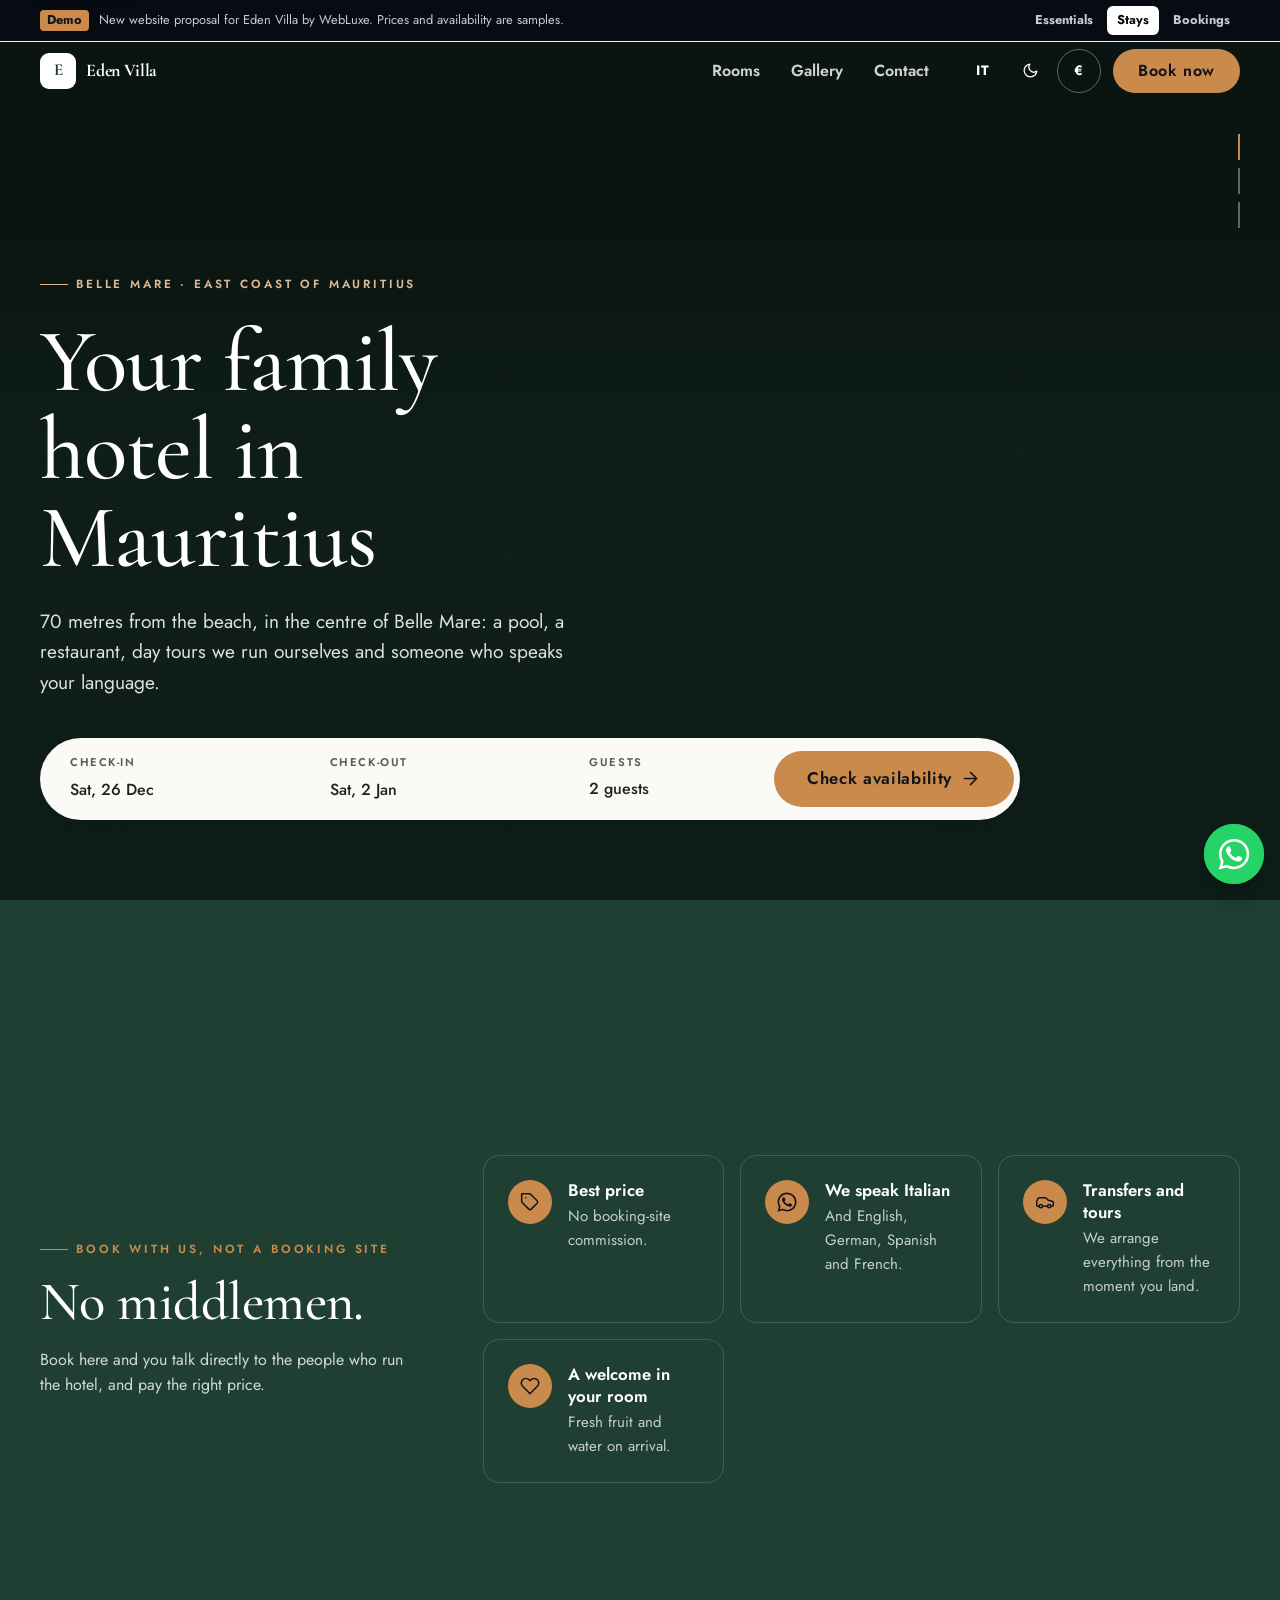
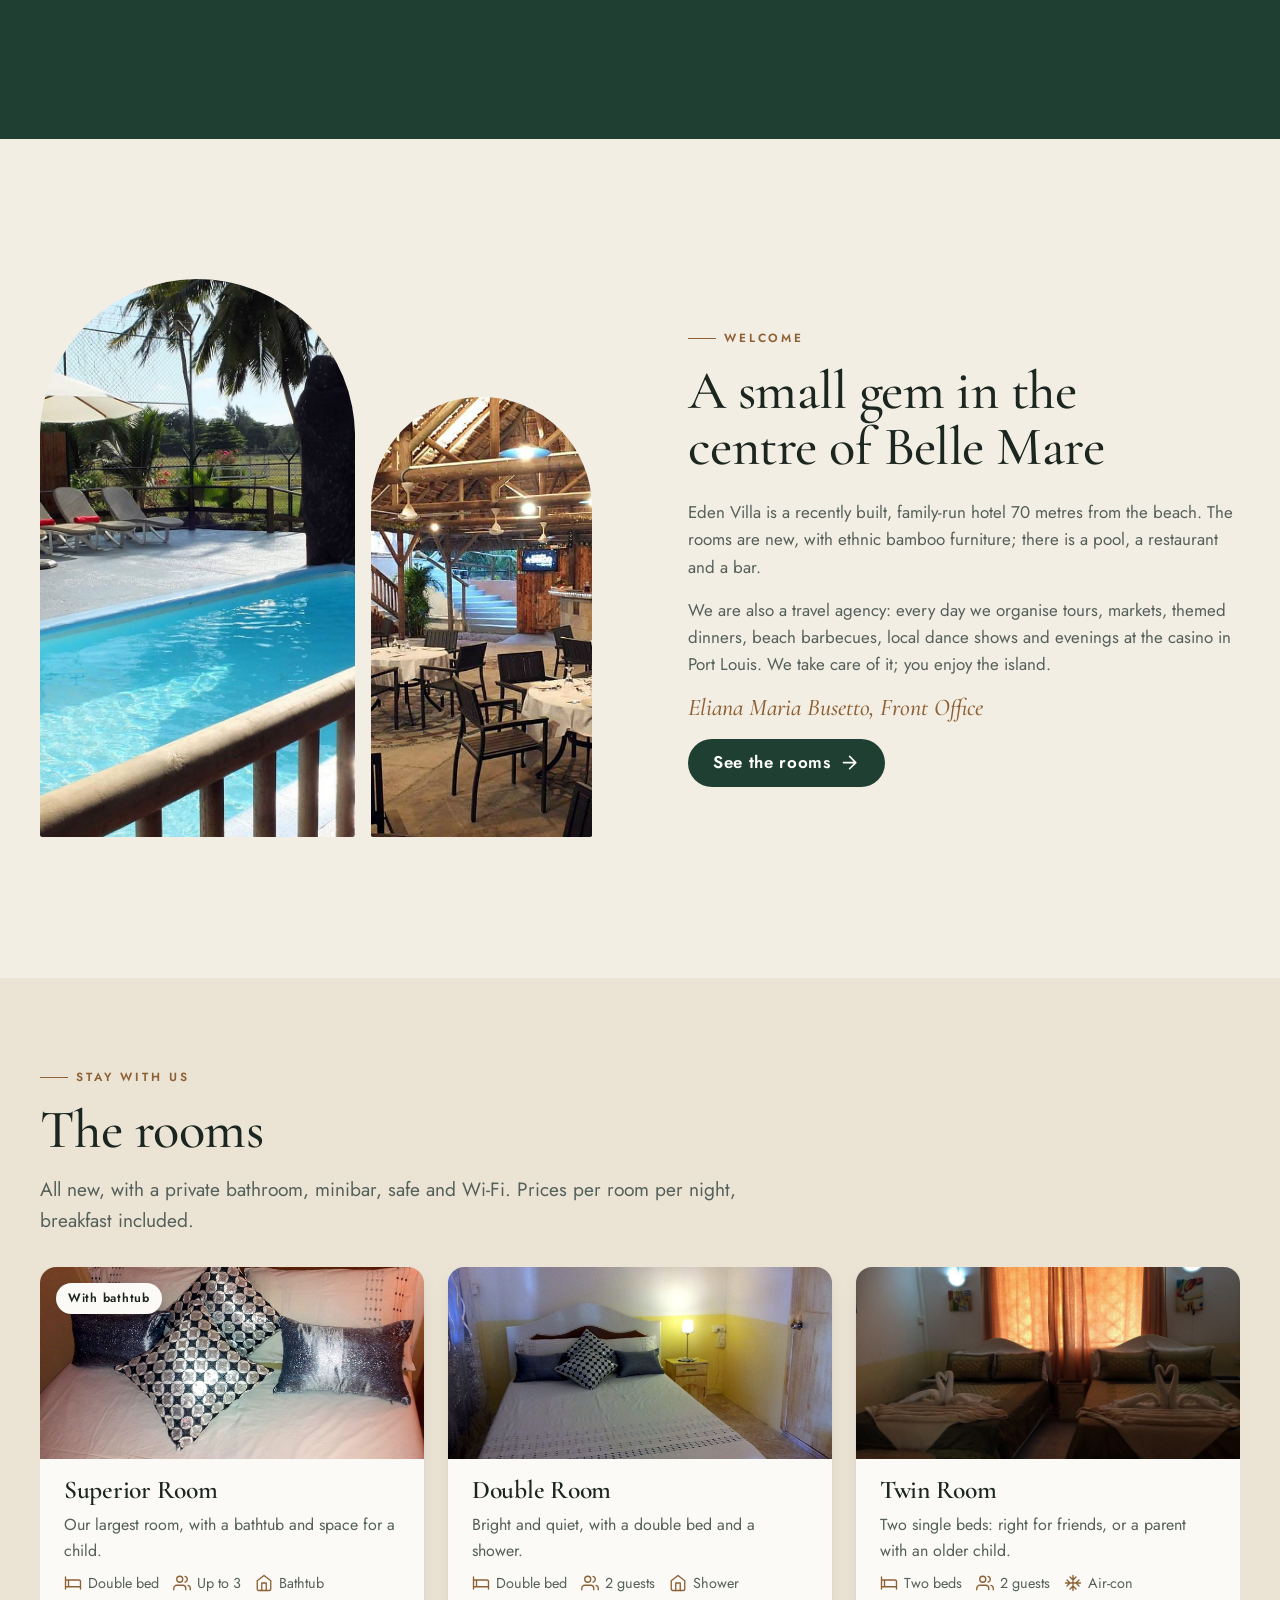
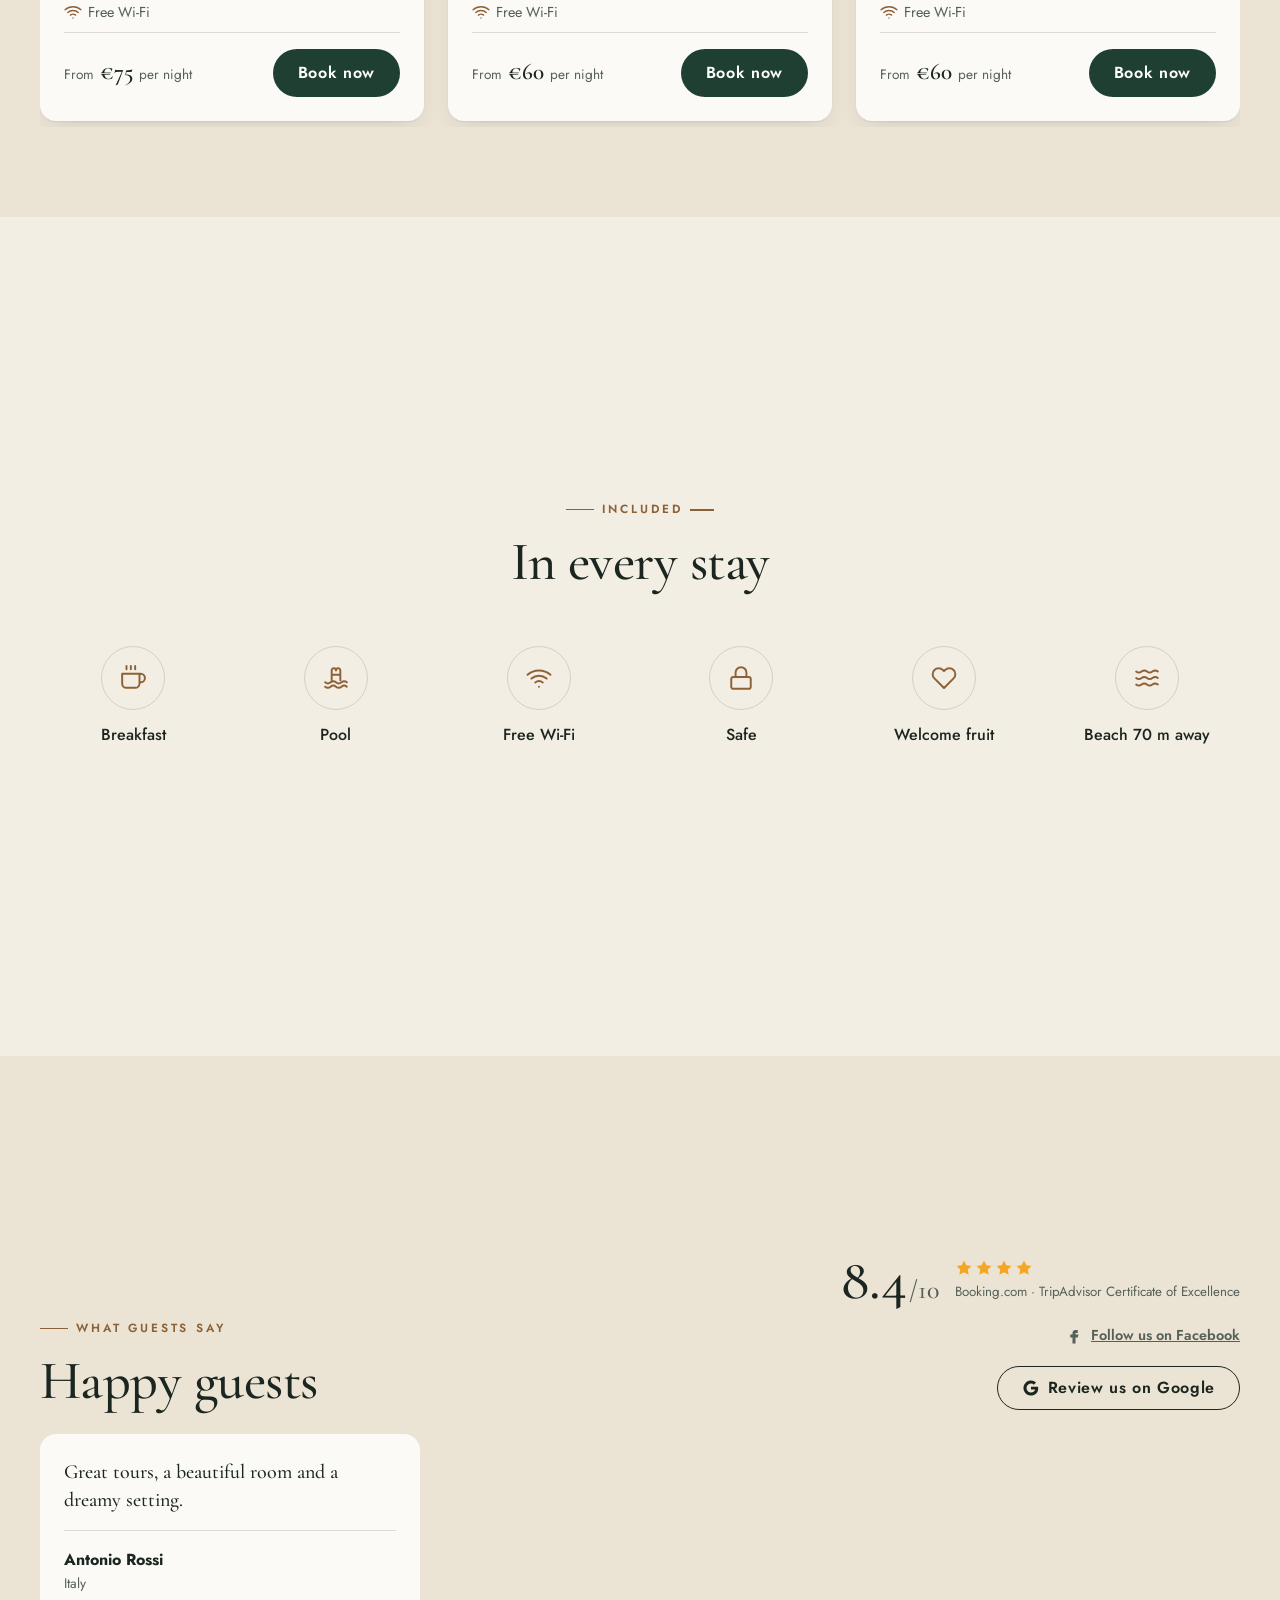
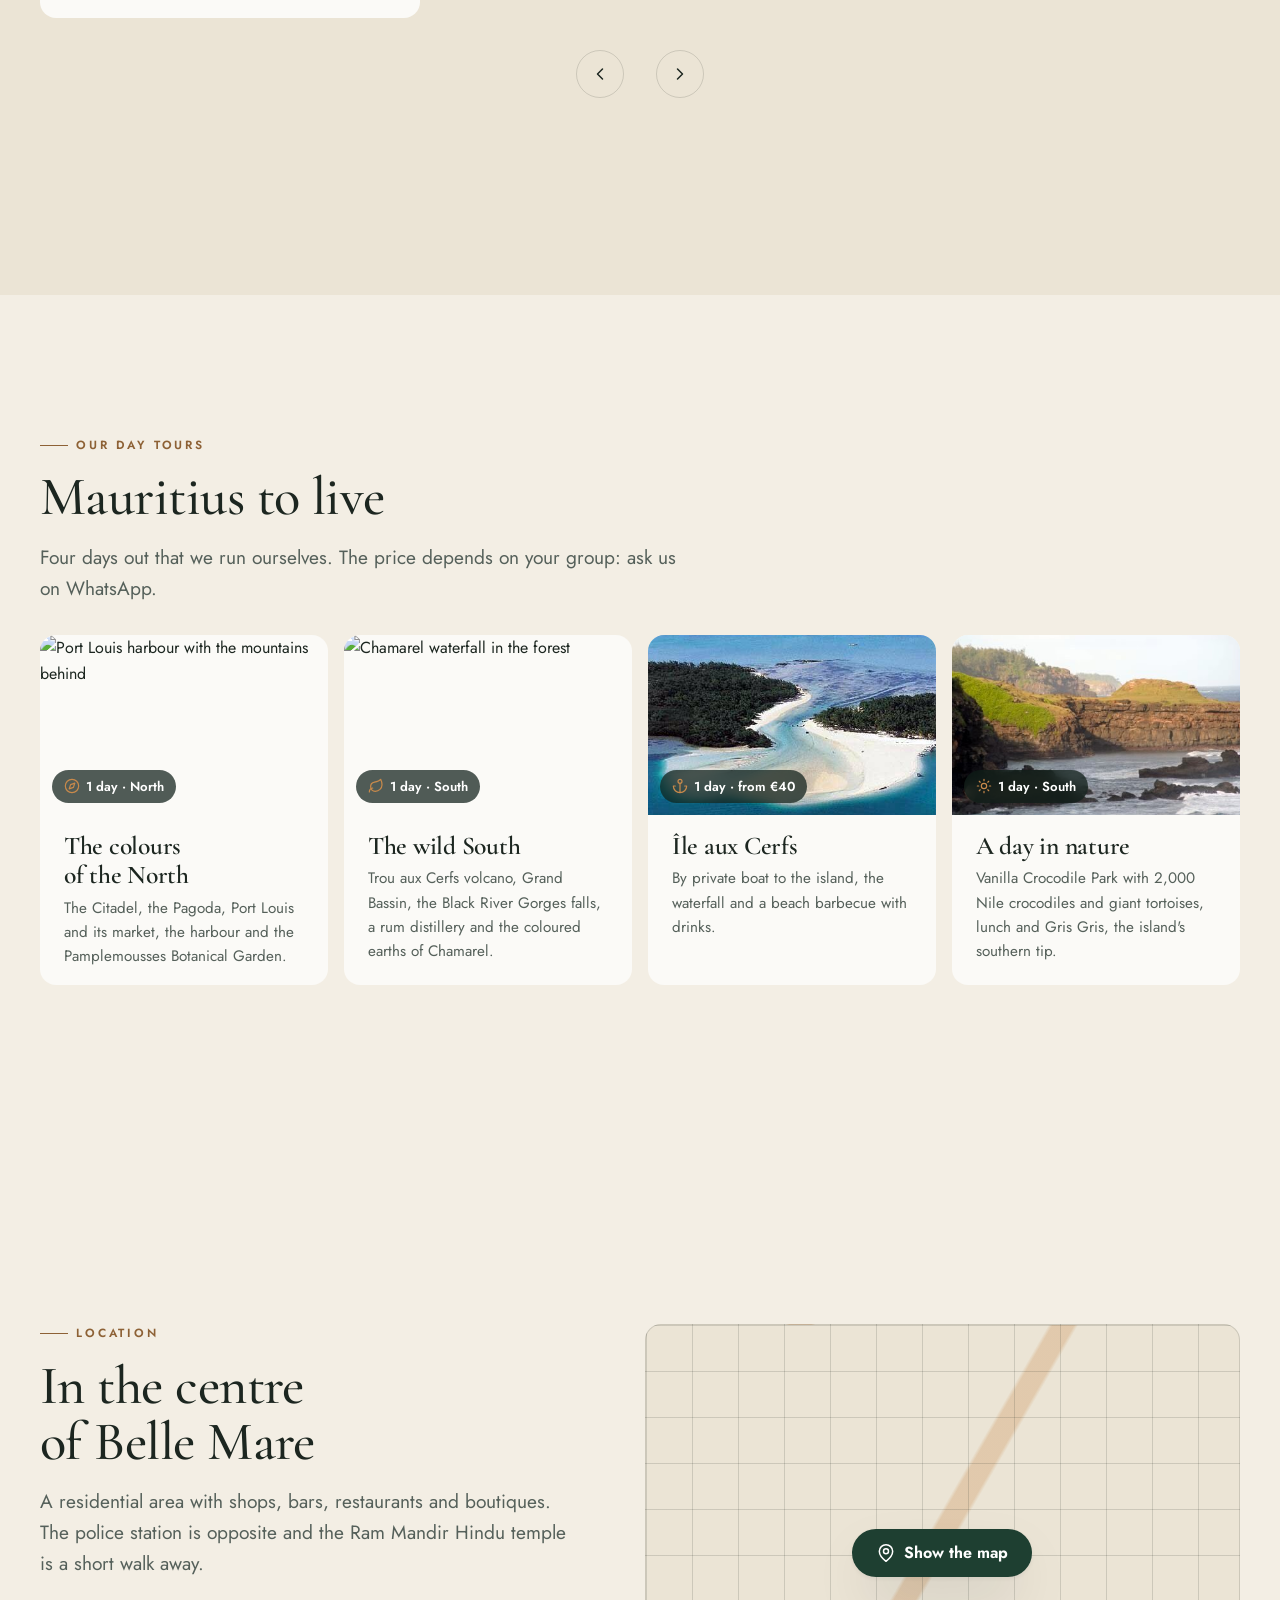
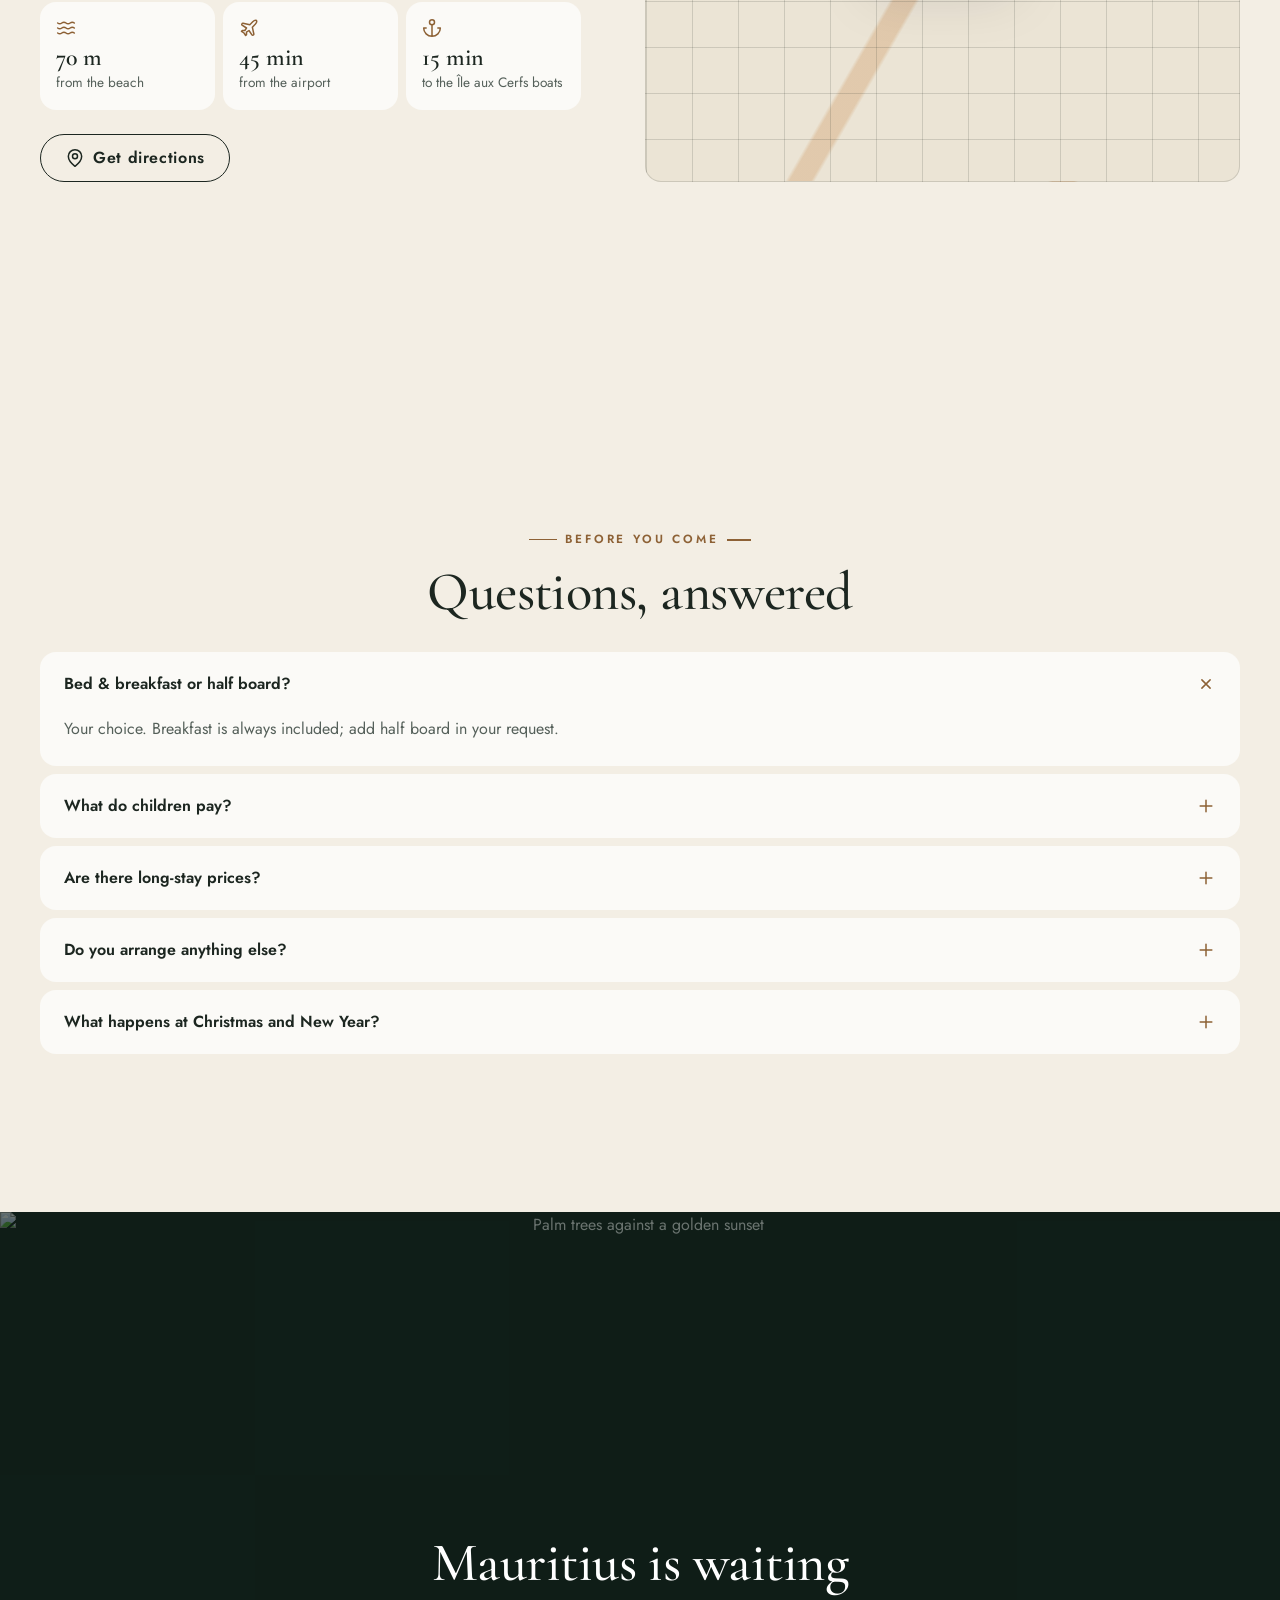
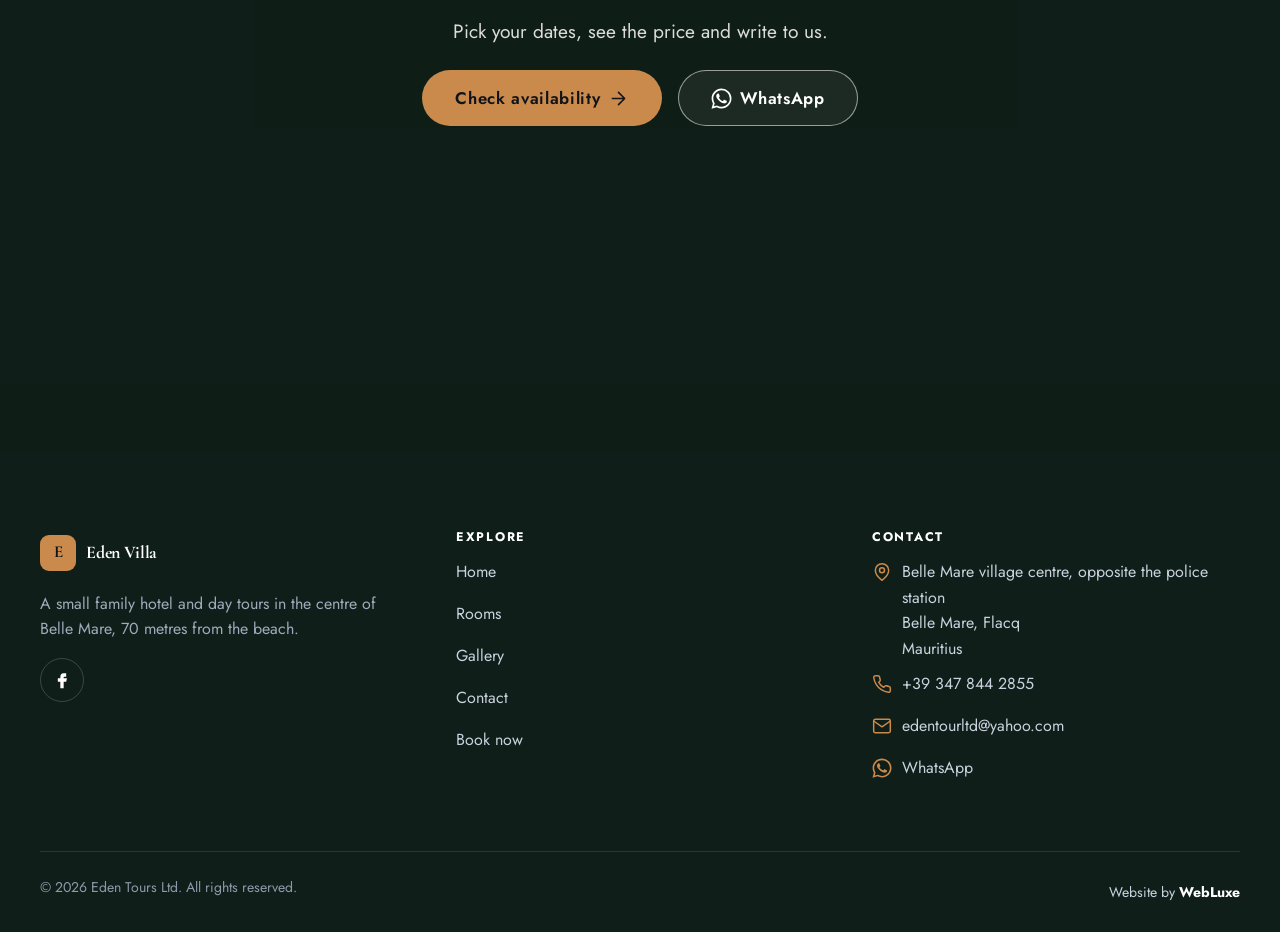
==== commit eb3e0c4b: "Section-by-section scrolling on every page (Mid and High); version codes on file links so browsers a" ====
--- a/index.html
+++ b/index.html
@@ -23,10 +23,10 @@
 <link id="wl-fonts" rel="stylesheet" href="https://fonts.googleapis.com/css2?family=Cormorant+Garamond:wght@500;600;700&amp;family=Jost:wght@400;500;600&amp;display=swap">
 <!-- The first hero photo, fetched early. Update with sections.hero.images in config.js -->
 <link rel="preload" as="image" href="https://images.unsplash.com/photo-1634972312739-d7237018e06a?auto=format&amp;fit=crop&amp;q=70&amp;w=1800" fetchpriority="high">
-<link rel="stylesheet" href="css/style.css">
-<script src="config.js" defer></script>
+<link rel="stylesheet" href="css/style.css?v=92bb5d8c5e">
+<script src="config.js?v=92bb5d8c5e" defer></script>
 <script src="data/site.js" defer></script>
-<script src="js/main.js" defer></script>
+<script src="js/main.js?v=92bb5d8c5e" defer></script>
 </head>
 <body data-page="home">
 <div id="app"><noscript><p style="padding:24px;font-family:sans-serif">Please turn on JavaScript to see this website.</p></noscript></div>
--- a/css/style.css
+++ b/css/style.css
@@ -306,6 +306,33 @@
 /* nothing may ever push the page sideways (moving bands, tilted cards, entrance animations) */
 html { overflow-x: clip; }
 .ticker { contain: paint; }
+
+/* ---------- one swipe, one section (home page) ---------- */
+html.snap { scroll-padding-top: 0; }
+@media (pointer: coarse), (max-width: 759px) { html.snap.snap-on { scroll-snap-type: y mandatory; } }
+html.snap .snap-pt { scroll-snap-align: start; scroll-snap-stop: always; scroll-margin-top: 61px; }
+html.snap .snap-end { scroll-snap-align: end; scroll-snap-stop: always; }
+html.snap .snap-mark { position: absolute; left: 0; width: 1px; height: 1px; pointer-events: none; scroll-snap-align: start; scroll-snap-stop: always; }
+html.snap main > .hero { min-height: calc(100svh - var(--hero-top, 0px) - var(--strip, 0px)) !important; }
+html.snap main > :not(.hero)[style*="--strip"] { min-height: calc(var(--screen, 100svh) - var(--strip)) !important; }
+html.snap .snap-hide { display: none !important; }
+
+/* ---------- phones: lists one at a time, with buttons ---------- */
+.pg-nav { display: none; }
+@media (max-width: 759px) {
+  [data-pg] { display: grid !important; grid-template-columns: minmax(0, 1fr) !important; grid-auto-flow: row !important; grid-auto-columns: auto !important; overflow: visible !important; margin-inline: 0 !important; padding-inline: 0 !important; scroll-snap-type: none !important; }
+  [data-pg] > :not(.pg-on) { display: none !important; }
+  [data-pg] > .pg-on { animation: pg-in .45s var(--ease-out, ease) both; opacity: 1; transform: none; }
+  .pg-nav { display: flex; align-items: center; justify-content: center; gap: 16px; margin-top: 12px; }
+  .pg-b { width: 44px; height: 44px; display: grid; place-items: center; border-radius: 50%; border: 1px solid var(--line); background: var(--card, transparent); color: var(--text); }
+  .pg-b:active { transform: scale(.94); }
+  .pg-n { min-width: 4.5ch; text-align: center; font-weight: 600; font-size: .9rem; color: var(--text-2); font-variant-numeric: tabular-nums; }
+}
+@keyframes pg-in { from { opacity: 0; translate: 0 10px; } }
+/* the header keeps one height on a snapping page, so nothing below it shifts while scrolling */
+html.snap { --hd-h: 60px; }
+/* lists that no longer scroll sideways must not leave snap points in the page */
+@media (max-width: 759px) { html.snap :is(.gal-grid, .rev-grid, .notes, .vc-grid, .near-grid, [data-pg]) > * { scroll-snap-align: none !important; } }
 
 /* ---------- availability calendar (shared, added with @uses cal) ---------- */
 .cal { --cal-sel: var(--primary); --on-cal-sel: var(--on-primary); display: grid; gap: var(--s2); min-width: 0; }
@@ -711,3 +738,137 @@
 
 /* score out of 10 */
 .rev-score > b i { font-style: normal; font-size: .45em; opacity: .7; margin-left: 2px; }
+
+/* =====================================================================
+   ONE SECTION PER SCREEN (home page): every section fills the screen,
+   its content centred and fitting inside; lists swipe on phones.
+   ===================================================================== */
+:root { --screen: calc(100svh - 61px); }
+body[data-page="home"] main > section:not(.hero) { min-height: var(--screen); display: flex; flex-direction: column; justify-content: center; padding-block: clamp(28px, 6svh, 72px); }
+body[data-page="home"] main > section > .wrap { width: min(100% - 2 * var(--gut), var(--wrap)); }
+.sec-head { margin-bottom: clamp(16px, 3.5svh, 44px); }
+.hero { min-height: min(100svh, 940px); }
+/* computers: cards and photos sized so each section fits */
+@media (min-width: 760px) {
+  .vc-pic { aspect-ratio: 16 / 10; }
+  .vc-body { padding: var(--s2) var(--s3) var(--s3); gap: 12px; }
+  .vc-body > p { display: -webkit-box; -webkit-line-clamp: 2; -webkit-box-orient: vertical; overflow: hidden; }
+  .near-card figure { aspect-ratio: 16 / 10; }
+  .near-card > div { padding: var(--s2) var(--s3); }
+  .rev-card { padding: var(--s3); }
+  .rev-top { margin-bottom: var(--s3); }
+  .welcome-pics { max-height: 68svh; }
+  .wp1 { aspect-ratio: auto; height: min(62svh, 560px); }
+  .wp2 { aspect-ratio: auto; height: min(50svh, 440px); }
+  .loc-map { min-height: min(48svh, 420px); }
+}
+@media (max-width: 759px) {
+  body[data-page="home"] main > section:not(.hero) { padding-block: 22px 92px; }
+  body[data-page="home"] main > .last { padding-bottom: 22px; }
+  .sec-head { margin-bottom: 14px; gap: 6px; }
+  .h2 { font-size: clamp(1.9rem, 8vw, 2.3rem); }
+  .lead { font-size: .98rem; }
+  /* book direct: four reasons as a 2 x 2 grid */
+  .direct-in { gap: var(--s3); }
+  .direct-copy { gap: 8px; }
+  .direct-copy p:last-child { font-size: .92rem; }
+  .direct-list { grid-template-columns: 1fr 1fr; gap: 8px; }
+  .direct-list li { flex-direction: column; gap: 8px; padding: 14px; }
+  .direct-list span { width: 36px; height: 36px; }
+  .direct-list h3 { font-size: .95rem; }
+  .direct-list p { font-size: .8rem; }
+  /* welcome: shorter arched photos */
+  .welcome-in { gap: var(--s3); }
+  .welcome-pics { grid-template-columns: 1fr 1fr; max-width: 420px; }
+  .wp1, .wp2 { aspect-ratio: auto; height: 26svh; transform: none; }
+  .welcome-copy { gap: 10px; }
+  .welcome-copy > p { font-size: .94rem; }
+  .welcome-copy .sign { font-size: 1.25rem; }
+  /* villa cards swipe, one at a time */
+  .vc-grid { grid-auto-flow: column; grid-template-columns: none; grid-auto-columns: 86%; gap: 12px; overflow-x: auto; scroll-snap-type: x mandatory; scrollbar-width: none; margin-inline: calc(-1 * var(--gut)); padding: 4px var(--gut) 10px; scroll-padding-inline: var(--gut); }
+  .vc-grid::-webkit-scrollbar { display: none; }
+  .vc { scroll-snap-align: start; }
+  .vc-pic { aspect-ratio: 4 / 3; }
+  .vc-body { padding: 16px; gap: 10px; }
+  .vc-body > p { font-size: .9rem; }
+  /* comforts: two neat rows of three */
+  .amen-row { grid-template-columns: repeat(3, minmax(0, 1fr)); gap: 6px; }
+  .amen-row li { padding: 10px 2px; gap: 8px; font-size: .82rem; }
+  .amen-row span { width: 52px; height: 52px; }
+  /* reviews: the score and the cards, links underneath in one line */
+  .rev-top { gap: 12px; margin-bottom: 14px; }
+  .rev-score > b { font-size: 2.8rem; }
+  .rev-side { grid-auto-flow: column; justify-content: start; align-items: center; gap: 8px 14px; flex-wrap: wrap; }
+  .rev-link { font-size: .82rem; }
+  .rev-g { display: none; }
+  .rev-card { padding: 20px 18px; }
+  .rev-card blockquote { font-size: 1.1rem; }
+  .rev-nav { margin-top: 12px; }
+  /* nearby: the cards already swipe */
+  .near-card figure { aspect-ratio: 16 / 11; }
+  .near-card > div { padding: 14px 16px; }
+  /* location (home): facts and directions; the map is on the contact page */
+  body[data-page="home"] .loc-map { display: none; }
+  .loc-facts li { grid-template-columns: auto 1fr; grid-template-rows: auto auto; column-gap: 10px; row-gap: 0; padding: 10px 12px; align-items: center; }
+  .loc-facts .i { grid-row: 1 / 3; margin: 0; }
+  .loc-facts b { font-size: 1.15rem; }
+  .faq-list summary { min-height: 54px; font-size: .95rem; }
+}
+@media (min-width: 760px) and (max-height: 900px) { .vc-pic { aspect-ratio: 2 / 1; } .vc-body { gap: 8px; } }
+@media (max-width: 759px) {
+  .vc-pic { aspect-ratio: 16 / 10; }
+  .vc-body > p { display: -webkit-box; -webkit-line-clamp: 2; -webkit-box-orient: vertical; overflow: hidden; }
+  .vc-foot { padding-top: 10px; }
+  .wp1, .wp2 { height: 23svh; }
+}
+
+@media (max-width: 759px) { .rev-top { grid-template-columns: minmax(0, 1fr); } .rev-side { display: flex; flex-wrap: wrap; align-items: center; gap: 6px 14px; } .rev-score { flex-basis: 100%; } }
+
+/* computers: the villas in one row on the home page (more than three slide sideways) */
+@media (min-width: 960px) {
+  body[data-page="home"] .vc-grid { grid-template-columns: none; grid-auto-flow: column; grid-auto-columns: calc((100% - 2 * var(--s3)) / 3); overflow-x: auto; scroll-snap-type: x mandatory; scrollbar-width: thin; padding-bottom: 6px; }
+  body[data-page="home"] .vc-grid:not(:has(> :nth-child(3))) { grid-auto-columns: calc((100% - var(--s3)) / 2); }
+  body[data-page="home"] .vc { scroll-snap-align: start; }
+}
+@media (min-width: 960px) and (max-width: 1279px) { body[data-page="home"] .vc-body { padding: 16px; } body[data-page="home"] .vc-body > p { font-size: .9rem; } }
+@media (min-width: 960px) and (max-height: 820px) {
+  body[data-page="home"] .vc-pic { aspect-ratio: 16 / 7; }
+  body[data-page="home"] .vc-body > p { display: -webkit-box; -webkit-line-clamp: 2; -webkit-box-orient: vertical; overflow: hidden; }
+}
+
+/* phones: no sideways swiping - villas as a list, reviews move with the buttons only */
+@media (max-width: 759px) {
+  .vc-grid { grid-auto-flow: row; grid-template-columns: minmax(0, 1fr); grid-auto-columns: auto; overflow: visible; scroll-snap-type: none; margin-inline: 0; padding: 0; gap: 12px; }
+  .vc { grid-template-rows: none; grid-template-columns: 36% minmax(0, 1fr); }
+  .vc-pic { aspect-ratio: auto !important; height: 100%; min-height: 128px; }
+  .vc-body { padding: 12px 14px; gap: 6px; align-content: center; }
+  .vc-body > p, .vc-tag { display: none; }
+  body[data-page="home"] .vc-grid > :nth-child(n + 4) { display: none; }
+  .rev-track { overflow-x: hidden !important; touch-action: pan-y; }
+  .rev-track > li { flex-basis: 100% !important; }
+}
+/* phones: each villa as a compact row so all of them fit one screen */
+@media (max-width: 759px) {
+  .vc { grid-template-columns: 34% minmax(0, 1fr); }
+  .vc-pic { min-height: 0; }
+  .vc-pic .badge { display: none; }
+  .vc-body { padding: 10px 12px; gap: 4px; }
+  .vc-body .h3 { font-size: 1.15rem; }
+  .vc-body .feat { gap: 2px 10px; font-size: .78rem; }
+  .vc-body .feat li:nth-child(n + 3) { display: none; }
+  .vc-foot { display: flex; align-items: center; justify-content: space-between; gap: 8px; padding-top: 6px; }
+  .vc-foot .price { font-size: .8rem; line-height: 1.15; }
+  .vc-foot .price small { display: block; }
+  .vc-foot .btn { min-height: 38px; padding: 0 14px; font-size: .85rem; }
+  body[data-page="home"] .hero .h1 { font-size: clamp(2.3rem, 10.5vw, 2.8rem); }
+  body[data-page="home"] .hero .lead { display: -webkit-box; -webkit-line-clamp: 3; -webkit-box-orient: vertical; overflow: hidden; }
+}
+@media (max-width: 759px) {
+  .wp1, .wp2 { height: 24svh; }
+  .vc-body .h3 { font-size: 1.05rem; }
+  .vc-grid { gap: 10px; }
+}
+@media (max-width: 759px) {
+  .wp1, .wp2 { height: 21svh; }
+  .welcome-copy > p { font-size: .9rem; line-height: 1.45; }
+}
